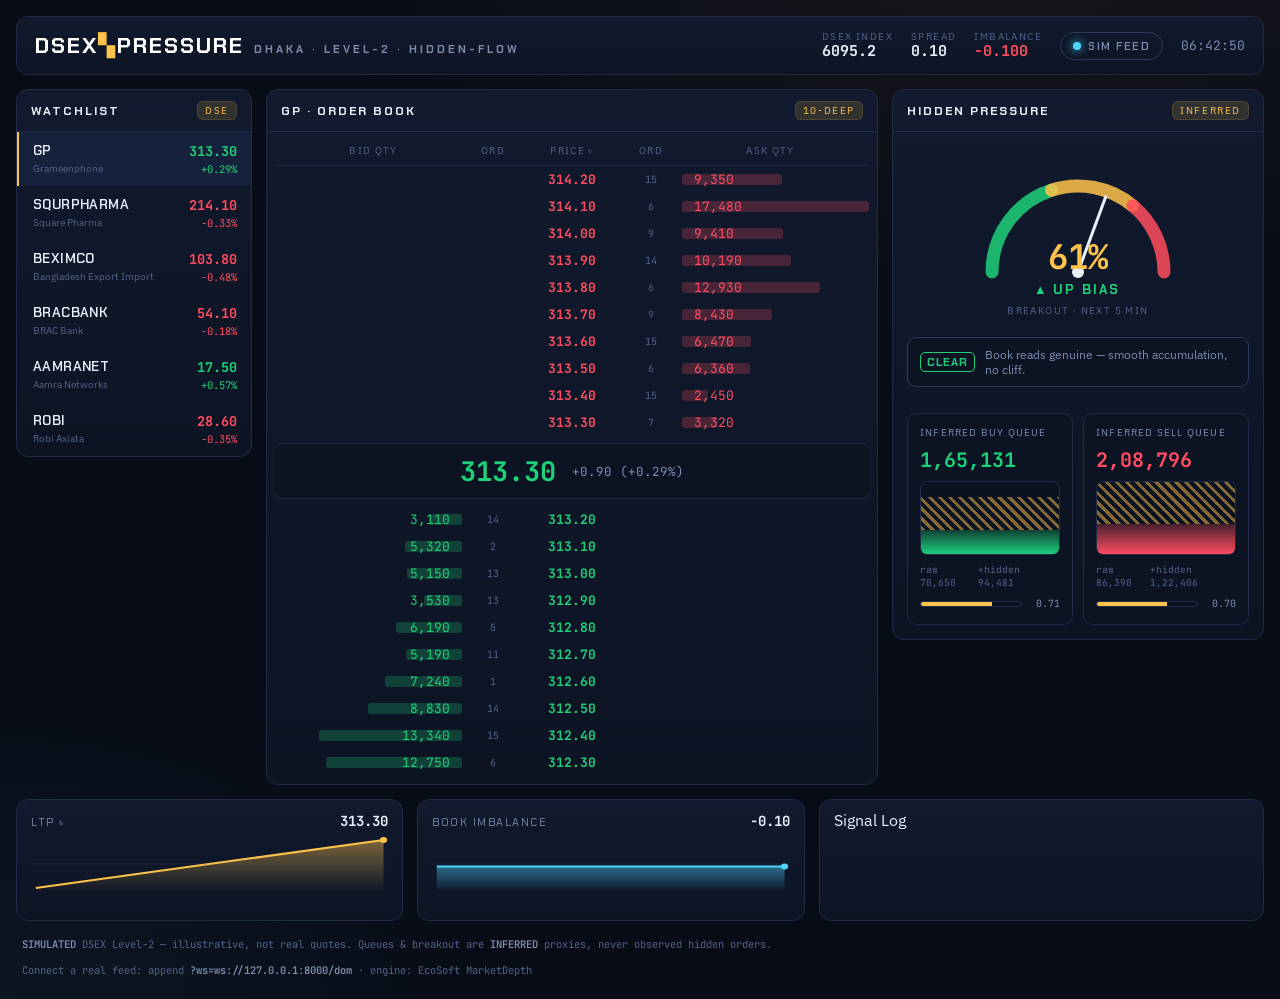
==== docs/index.html @ 8a96eae3 "Add DSEX Pressure Terminal dashboard + GitHub Pages deploy - docs/index.html: standalone live Level-" ====
<!doctype html>
<html lang="en">
<head>
<meta charset="utf-8">
<meta name="viewport" content="width=device-width, initial-scale=1">
<title>DSEX Pressure Terminal</title>
<link rel="preconnect" href="https://fonts.gstatic.com" crossorigin />
<link href="https://fonts.googleapis.com/css2?family=Chakra+Petch:wght@500;600;700&family=IBM+Plex+Sans:wght@400;500;600&family=JetBrains+Mono:wght@400;600;700&display=swap" rel="stylesheet" />
<style>
  :root{
    color-scheme: dark;
    --bg:#080c17; --bg2:#0a1020; --panel:#111a2e; --panel2:#0c1424; --raised:#16223c;
    --line:#1f2b47; --line2:#2b3a5e;
    --text:#e9eefb; --muted:#7d8db0; --dim:#54638a;
    --bid:#1fd07a; --bid-soft:rgba(31,208,122,.16); --bid-bar:rgba(31,208,122,.24);
    --ask:#ff4d5f; --ask-soft:rgba(255,77,95,.16); --ask-bar:rgba(255,77,95,.24);
    --gold:#ffc24b; --gold-soft:rgba(255,194,75,.14); --cyan:#4fd6ff;
    --grid:rgba(120,140,180,.10);
    --mono:"JetBrains Mono",ui-monospace,Consolas,monospace;
    --ui:"IBM Plex Sans",system-ui,-apple-system,Segoe UI,sans-serif;
    --hud:"Chakra Petch","IBM Plex Sans",system-ui,sans-serif;
    --r:12px;
  }
  *{box-sizing:border-box}
  body{margin:0;background:
      radial-gradient(1200px 700px at 78% -8%, rgba(255,194,75,.06), transparent 60%),
      radial-gradient(900px 600px at 0% 100%, rgba(79,214,255,.05), transparent 55%),
      var(--bg);
    color:var(--text);font-family:var(--ui);
    -webkit-font-smoothing:antialiased;min-height:100vh}
  .wrap{max-width:1320px;margin:0 auto;padding:16px;display:flex;flex-direction:column;gap:14px}

  /* ── header ── */
  header{display:flex;align-items:center;gap:18px;flex-wrap:wrap;
    background:linear-gradient(180deg,var(--panel),var(--panel2));
    border:1px solid var(--line);border-radius:var(--r);padding:14px 18px}
  .brand{display:flex;align-items:baseline;gap:10px;font-family:var(--hud);font-weight:700}
  .brand .mark{font-size:22px;letter-spacing:2px;color:#fff}
  .brand .mark b{color:var(--gold)}
  .brand .sub{font-size:11px;letter-spacing:3px;text-transform:uppercase;color:var(--muted)}
  .spacer{flex:1}
  .metric{display:flex;flex-direction:column;line-height:1.15}
  .metric .k{font-size:10px;letter-spacing:1.4px;text-transform:uppercase;color:var(--dim)}
  .metric .v{font-family:var(--mono);font-weight:700;font-size:15px;font-variant-numeric:tabular-nums}
  .pill{display:inline-flex;align-items:center;gap:7px;font-family:var(--hud);font-weight:600;
    font-size:11px;letter-spacing:1.5px;text-transform:uppercase;border:1px solid var(--line2);
    border-radius:999px;padding:6px 12px;color:var(--muted)}
  .pill .dot{width:8px;height:8px;border-radius:50%;background:var(--gold);box-shadow:0 0 10px var(--gold)}
  .pill.sim .dot{background:var(--cyan);box-shadow:0 0 10px var(--cyan)}
  .pill.live .dot{background:var(--bid);box-shadow:0 0 10px var(--bid)}
  .clock{font-family:var(--mono);font-variant-numeric:tabular-nums;color:var(--muted);font-size:13px}

  /* ── grid ── */
  .console{display:grid;grid-template-columns:236px minmax(340px,1fr) 372px;gap:14px;align-items:start}
  .panel{background:linear-gradient(180deg,var(--panel),var(--panel2));border:1px solid var(--line);
    border-radius:var(--r);overflow:hidden}
  .phead{display:flex;align-items:center;justify-content:space-between;gap:8px;
    padding:11px 14px;border-bottom:1px solid var(--line)}
  .phead h2{margin:0;font-family:var(--hud);font-weight:700;font-size:12px;letter-spacing:2px;
    text-transform:uppercase;color:var(--text)}
  .phead .tag{font-size:9.5px;letter-spacing:1.6px;text-transform:uppercase;color:var(--gold);
    border:1px solid var(--gold-soft);background:var(--gold-soft);border-radius:6px;padding:2px 7px}

  /* ── watchlist ── */
  .wl{display:flex;flex-direction:column}
  .row{display:grid;grid-template-columns:1fr auto;gap:2px 10px;padding:10px 14px;cursor:pointer;
    border-left:2px solid transparent;transition:background .12s}
  .row:hover{background:var(--raised)}
  .row.on{background:var(--raised);border-left-color:var(--gold)}
  .row .sym{font-family:var(--hud);font-weight:600;font-size:13.5px;letter-spacing:.4px}
  .row .nm{font-size:10px;color:var(--dim);grid-column:1;white-space:nowrap;overflow:hidden;text-overflow:ellipsis;max-width:150px}
  .row .px{font-family:var(--mono);font-weight:700;font-size:13.5px;text-align:right;font-variant-numeric:tabular-nums}
  .row .cg{font-family:var(--mono);font-size:10.5px;text-align:right;font-variant-numeric:tabular-nums}
  .spoofdot{display:inline-block;width:7px;height:7px;border-radius:2px;margin-left:6px;
    background:transparent;vertical-align:middle}
  .spoofdot.hot{background:var(--ask);box-shadow:0 0 8px var(--ask);animation:blip 1s steps(2) infinite}
  .up{color:var(--bid)} .down{color:var(--ask)} .flat{color:var(--muted)}

  /* ── ladder ── */
  .ladwrap{padding:8px}
  .lhead,.lrow{display:grid;grid-template-columns:1fr 62px 96px 62px 1fr;align-items:center}
  .lhead{padding:4px 10px 8px;font-size:9.5px;letter-spacing:1.3px;text-transform:uppercase;color:var(--dim);
    border-bottom:1px solid var(--line)}
  .lhead span{text-align:center}
  .lrow{height:27px;font-family:var(--mono);font-size:13px;border-radius:5px;position:relative;font-variant-numeric:tabular-nums}
  .lrow .qty{position:relative;padding:0 12px;z-index:2;overflow:hidden}
  .lrow .qty.b{text-align:right;color:var(--bid)} .lrow .qty.a{text-align:left;color:var(--ask)}
  .lrow .bar{position:absolute;top:3px;bottom:3px;z-index:-1;border-radius:3px;width:0;transition:width .22s ease-out}
  .lrow .qty.b .bar{right:0;background:var(--bid-bar)} .lrow .qty.a .bar{left:0;background:var(--ask-bar)}
  .lrow .ord{text-align:center;color:var(--dim);font-size:10px;z-index:2}
  .lrow .px{text-align:center;font-weight:700;z-index:2}
  .lrow.a .px{color:var(--ask)} .lrow.b .px{color:var(--bid)}
  .lrow.wall .qty .bar{outline:1px solid var(--gold);outline-offset:-1px}
  .lrow .flag{display:none}
  .lrow.wall .flag{display:block;position:absolute;z-index:3;font-family:var(--hud);font-size:8.5px;letter-spacing:1px;
    color:#1a1205;background:var(--gold);border-radius:4px;padding:1px 5px;top:50%;transform:translateY(-50%)}
  .lrow.a.wall .flag{left:calc(50% + 56px)} .lrow.b.wall .flag{right:calc(50% + 56px)}
  @keyframes fb{0%{background:var(--bid-soft)}100%{background:transparent}}
  @keyframes fa{0%{background:var(--ask-soft)}100%{background:transparent}}
  .lrow.flb{animation:fb .5s ease-out} .lrow.fla{animation:fa .5s ease-out}
  .mid{display:flex;align-items:center;justify-content:center;gap:16px;margin:7px 0;padding:9px;
    border-top:1px solid var(--line);border-bottom:1px solid var(--line);background:var(--panel2);border-radius:7px}
  .mid .ltp{font-family:var(--mono);font-weight:700;font-size:27px;font-variant-numeric:tabular-nums;transition:color .15s}
  .mid .side{font-family:var(--mono);font-size:12.5px;color:var(--muted)}
  @keyframes fu{0%{background:var(--bid-soft)}100%{background:var(--panel2)}}
  @keyframes fd{0%{background:var(--ask-soft)}100%{background:var(--panel2)}}
  .mid.fu{animation:fu .45s} .mid.fd{animation:fd .45s}

  /* ── pressure column ── */
  .pcol{display:flex;flex-direction:column;gap:14px}
  .gaugewrap{padding:14px 14px 6px;display:flex;flex-direction:column;align-items:center;gap:2px}
  .gaugewrap .prob{font-family:var(--mono);font-weight:700;font-size:34px;font-variant-numeric:tabular-nums;margin-top:-58px}
  .gaugewrap .dir{font-family:var(--hud);font-weight:700;letter-spacing:2px;font-size:13px;text-transform:uppercase}
  .gaugewrap .cap{font-size:10px;letter-spacing:1.4px;text-transform:uppercase;color:var(--dim);margin-top:4px}
  .alert{margin:0 14px 12px;display:flex;align-items:center;gap:10px;padding:9px 12px;border-radius:9px;
    border:1px solid var(--line2);background:var(--panel2);font-size:11.5px;color:var(--muted);
    font-family:var(--ui)}
  .alert.hot{border-color:var(--ask);background:var(--ask-soft);color:#ffd7dc;animation:pulse 1.4s ease-in-out infinite}
  .alert .ic{font-family:var(--hud);font-weight:700;letter-spacing:1px;font-size:11px;
    color:var(--ask);border:1px solid var(--ask);border-radius:5px;padding:2px 6px;flex:none}
  .alert.ok .ic{color:var(--bid);border-color:var(--bid)}
  @keyframes pulse{0%,100%{box-shadow:0 0 0 0 rgba(255,77,95,.0)}50%{box-shadow:0 0 0 4px rgba(255,77,95,.10)}}
  @keyframes blip{50%{opacity:.25}}

  .queues{display:grid;grid-template-columns:1fr 1fr;gap:10px;padding:0 14px 14px}
  .q{background:var(--panel2);border:1px solid var(--line);border-radius:10px;padding:12px 12px 14px;
    display:flex;flex-direction:column;gap:8px}
  .q .lab{display:flex;align-items:center;justify-content:space-between;font-size:10px;letter-spacing:1.2px;
    text-transform:uppercase;color:var(--muted)}
  .q .val{font-family:var(--mono);font-weight:700;font-size:20px;font-variant-numeric:tabular-nums}
  .q.buy .val{color:var(--bid)} .q.sell .val{color:var(--ask)}
  .qtrack{position:relative;height:74px;border-radius:7px;background:#0a1120;border:1px solid var(--line);overflow:hidden}
  .qtrack .fill{position:absolute;left:0;right:0;bottom:0;transition:height .3s ease-out}
  .q.buy .qtrack .fill{background:linear-gradient(0deg,var(--bid),rgba(31,208,122,.25))}
  .q.sell .qtrack .fill{background:linear-gradient(0deg,var(--ask),rgba(255,77,95,.25))}
  .qtrack .tail{position:absolute;left:0;right:0;transition:all .3s ease-out;
    background-image:repeating-linear-gradient(45deg,rgba(255,194,75,.5) 0 3px,transparent 3px 7px)}
  .qmeta{display:flex;justify-content:space-between;font-family:var(--mono);font-size:9.5px;color:var(--dim);
    font-variant-numeric:tabular-nums}
  .gen{display:flex;align-items:center;gap:8px}
  .gen .genbar{flex:1;height:6px;border-radius:4px;background:#0a1120;border:1px solid var(--line);overflow:hidden}
  .gen .genbar i{display:block;height:100%;background:var(--gold);transition:width .3s}
  .gen .gv{font-family:var(--mono);font-size:10px;color:var(--muted);width:30px;text-align:right}

  /* ── footer strips ── */
  .strips{display:grid;grid-template-columns:1fr 1fr 1.15fr;gap:14px}
  .spark{padding:12px 14px}
  .spark .st{display:flex;justify-content:space-between;align-items:baseline;margin-bottom:6px}
  .spark .st .t{font-family:var(--hud);font-size:11px;letter-spacing:1.5px;text-transform:uppercase;color:var(--muted)}
  .spark .st .n{font-family:var(--mono);font-weight:700;font-size:14px;font-variant-numeric:tabular-nums}
  .spark svg{display:block;width:100%;height:56px}
  .logwrap{padding:10px 0}
  .logwrap .st{padding:0 14px 8px}
  .log{list-style:none;margin:0;padding:0 6px;height:72px;overflow:hidden;display:flex;flex-direction:column;gap:1px}
  .log li{display:grid;grid-template-columns:60px 1fr;gap:8px;padding:3px 8px;border-radius:5px;
    font-size:11px;align-items:center}
  .log li .ts{font-family:var(--mono);font-size:10px;color:var(--dim);font-variant-numeric:tabular-nums}
  .log li .msg{color:var(--muted)}
  .log li.spoof{background:var(--ask-soft)} .log li.spoof .msg{color:#ffd0d5}
  .log li.brk{background:var(--gold-soft)} .log li.brk .msg{color:#ffe6b3}
  .log li.acc .msg{color:var(--bid)}

  .foot{display:flex;justify-content:space-between;align-items:center;gap:12px;flex-wrap:wrap;
    color:var(--dim);font-size:10.5px;font-family:var(--mono);padding:2px 6px 6px}
  .foot b{color:var(--muted);font-weight:600}
  a{color:var(--gold)}
  @media (prefers-reduced-motion: reduce){*{animation:none!important;transition:none!important}}
  @media (max-width:1080px){.console{grid-template-columns:1fr}.strips{grid-template-columns:1fr}
    .brand .sub{display:none}}
</style>
<style>img{max-width:100%}[hidden]{display:none!important}</style>
</head>
<body>
<div class="wrap">
  <header>
    <div class="brand">
      <span class="mark">DSEX<b>▚</b>PRESSURE</span>
      <span class="sub">Dhaka&nbsp;·&nbsp;Level-2&nbsp;·&nbsp;hidden-flow</span>
    </div>
    <div class="spacer"></div>
    <div class="metric"><span class="k">DSEX Index</span><span class="v" id="hIndex">—</span></div>
    <div class="metric"><span class="k">Spread</span><span class="v" id="hSpread">—</span></div>
    <div class="metric"><span class="k">Imbalance</span><span class="v" id="hImb">—</span></div>
    <span class="pill sim" id="conn"><span class="dot"></span><span id="connT">SIM FEED</span></span>
    <span class="clock" id="clock">--:--:--</span>
  </header>

  <div class="console">
    <!-- watchlist -->
    <section class="panel">
      <div class="phead"><h2>Watchlist</h2><span class="tag">DSE</span></div>
      <div class="wl" id="wl"></div>
    </section>

    <!-- ladder -->
    <section class="panel">
      <div class="phead"><h2 id="ladTitle">Order Book</h2><span class="tag" id="ladTag">10-DEEP</span></div>
      <div class="ladwrap">
        <div class="lhead"><span>Bid Qty</span><span>Ord</span><span>Price ৳</span><span>Ord</span><span>Ask Qty</span></div>
        <div id="asks"></div>
        <div class="mid" id="mid">
          <span class="ltp" id="ltp">—</span>
          <span class="side" id="chg">—</span>
        </div>
        <div id="bids"></div>
      </div>
    </section>

    <!-- pressure -->
    <section class="panel pcol">
      <div class="phead"><h2>Hidden Pressure</h2><span class="tag">INFERRED</span></div>
      <div class="gaugewrap">
        <svg id="gauge" viewBox="0 0 220 130" width="220" height="130" aria-hidden="true"></svg>
        <div class="prob" id="prob">—</div>
        <div class="dir" id="dir">—</div>
        <div class="cap">Breakout · next 5 min</div>
      </div>
      <div class="alert ok" id="alert"><span class="ic" id="alertIc">CLEAR</span><span id="alertMsg">Book reads genuine — smooth accumulation, no cliff.</span></div>
      <div class="queues">
        <div class="q buy">
          <div class="lab"><span>Inferred Buy Queue</span></div>
          <div class="val" id="qbV">—</div>
          <div class="qtrack"><div class="tail" id="qbTail"></div><div class="fill" id="qbFill"></div></div>
          <div class="qmeta"><span id="qbRaw">raw —</span><span id="qbHid">+hidden —</span></div>
          <div class="gen"><span class="genbar"><i id="qbGen"></i></span><span class="gv" id="qbGenV">—</span></div>
        </div>
        <div class="q sell">
          <div class="lab"><span>Inferred Sell Queue</span></div>
          <div class="val" id="qsV">—</div>
          <div class="qtrack"><div class="tail" id="qsTail"></div><div class="fill" id="qsFill"></div></div>
          <div class="qmeta"><span id="qsRaw">raw —</span><span id="qsHid">+hidden —</span></div>
          <div class="gen"><span class="genbar"><i id="qsGen"></i></span><span class="gv" id="qsGenV">—</span></div>
        </div>
      </div>
    </section>
  </div>

  <!-- strips -->
  <div class="strips">
    <section class="panel spark">
      <div class="st"><span class="t">LTP ৳</span><span class="n" id="spLtpN">—</span></div>
      <svg id="spLtp" viewBox="0 0 300 56" preserveAspectRatio="none"></svg>
    </section>
    <section class="panel spark">
      <div class="st"><span class="t">Book Imbalance</span><span class="n" id="spImbN">—</span></div>
      <svg id="spImb" viewBox="0 0 300 56" preserveAspectRatio="none"></svg>
    </section>
    <section class="panel logwrap">
      <div class="st"><span class="t">Signal Log</span></div>
      <ul class="log" id="log"></ul>
    </section>
  </div>

  <div class="foot">
    <span><b>SIMULATED</b> DSEX Level-2 — illustrative, not real quotes. Queues &amp; breakout are <b>INFERRED</b> proxies, never observed hidden orders.</span>
    <span>Connect a real feed: append <b>?ws=ws://127.0.0.1:8000/dom</b> · engine: EcoSoft MarketDepth</span>
  </div>
</div>

<script>
(() => {
  "use strict";
  // ── instruments (real DSE codes, illustrative anchors in BDT) ──
  const SYMS = [
    {s:"GP",         n:"Grameenphone",            base:312.40, tick:0.10, liq:3500, vol:.0016},
    {s:"SQURPHARMA", n:"Square Pharma",           base:214.80, tick:0.10, liq:5200, vol:.0018},
    {s:"BEXIMCO",    n:"Bangladesh Export Import", base:104.30, tick:0.10, liq:18000,vol:.0034},
    {s:"BRACBANK",   n:"BRAC Bank",               base:54.20,  tick:0.10, liq:16000,vol:.0030},
    {s:"AAMRANET",   n:"Aamra Networks",          base:17.40,  tick:0.10, liq:9000, vol:.0042},
    {s:"ROBI",       n:"Robi Axiata",             base:28.70,  tick:0.10, liq:26000,vol:.0040},
  ];
  const DEPTH = 10, LOT = 10;
  const rnd = (a,b)=>a+Math.random()*(b-a);
  const rtick=(p,t)=>Math.round(p/t)*t;
  const fmt=(n)=> n==null?"—":Math.round(n).toLocaleString("en-IN");
  const money=(v)=> v==null?"—": v>=1e7?"৳"+(v/1e7).toFixed(2)+"Cr": v>=1e5?"৳"+(v/1e5).toFixed(2)+"L":"৳"+fmt(v);

  // ── simulator ──
  class Book{
    constructor(d){Object.assign(this,d);
      this.ltp=d.base; this.prev=d.base; this.open=d.base; this.hi=d.base; this.lo=d.base;
      this.volume=0; this.dir=0;
      this.bidSz=Array.from({length:DEPTH},(_,i)=>this._sz(i));
      this.askSz=Array.from({length:DEPTH},(_,i)=>this._sz(i));
      this.bidOrd=Array.from({length:DEPTH},()=>Math.floor(rnd(1,16)));
      this.askOrd=Array.from({length:DEPTH},()=>Math.floor(rnd(1,16)));
      this.spoof=null; this.hist=[]; this.imb=[]; this.tmodel=Date.now();
    }
    _sz(i){ // smooth accumulation: deeper ≈ bigger, with noise
      return Math.max(LOT, Math.round(this.liq*(0.8+0.34*i)*rnd(.55,1.5)/LOT)*LOT);
    }
    step(){
      const drift=(this.base-this.ltp)*0.03, shock=(Math.random()-0.5)*2*this.ltp*this.vol*1.6;
      let n=rtick(this.ltp+drift+shock,this.tick);
      const up=rtick(this.base*1.1,this.tick),dn=rtick(this.base*0.9,this.tick);
      n=Math.min(up,Math.max(dn,n)); if(n<=0)n=this.tick;
      this.dir=Math.sign(n-this.ltp); this.ltp=n;
      this.hi=Math.max(this.hi,n); this.lo=Math.min(this.lo,n);
      const traded=Math.floor(rnd(1,40))*LOT; this.volume+=traded;
      // mutate a few resting levels (flash)
      for(const arr of [this.bidSz,this.askSz]){
        const k=Math.floor(rnd(1,3));
        for(let j=0;j<k;j++){const L=Math.floor(Math.random()*DEPTH);
          arr[L]=Math.random()<.3?this._sz(L):Math.max(LOT,arr[L]+Math.floor(rnd(-4,6))*LOT*Math.max(1,this.liq/400|0));}
      }
      // spoof lifecycle: inject a fat cliff on one side for a few ticks, then pull it
      if(this.spoof){ this.spoof.ttl--; if(this.spoof.ttl<=0) this.spoof=null; }
      else if(Math.random()<0.05){
        this.spoof={side:Math.random()<.5?"b":"a", idx:Math.floor(rnd(2,6)), ttl:Math.floor(rnd(3,7)),
                    mult:rnd(14,40)};
      }
      this.hist.push(n); if(this.hist.length>90)this.hist.shift();
    }
    levels(){
      const base=rtick(this.ltp,this.tick);
      let bb=base-this.tick, ba=base; if(Math.random()<.2)ba=base+this.tick;
      bb=Math.max(this.tick,bb);
      const bids=[],asks=[];
      for(let i=0;i<DEPTH;i++){
        let bs=this.bidSz[i], as=this.askSz[i];
        if(this.spoof&&this.spoof.side==="b"&&this.spoof.idx===i)bs=Math.round(bs*this.spoof.mult);
        if(this.spoof&&this.spoof.side==="a"&&this.spoof.idx===i)as=Math.round(as*this.spoof.mult);
        bids.push({price:rtick(bb-i*this.tick,this.tick),size:bs,ord:this.bidOrd[i],
                   wall:this.spoof&&this.spoof.side==="b"&&this.spoof.idx===i});
        asks.push({price:rtick(ba+i*this.tick,this.tick),size:as,ord:this.askOrd[i],
                   wall:this.spoof&&this.spoof.side==="a"&&this.spoof.idx===i});
      }
      const bt=bids.reduce((s,l)=>s+l.size,0),at=asks.reduce((s,l)=>s+l.size,0);
      this.imb.push((bt-at)/(bt+at||1)); if(this.imb.length>90)this.imb.shift();
      return {bids,asks,bestBid:bb,bestAsk:ba,bt,at,
        change:+(this.ltp-this.prev).toFixed(2),
        changePct:+(((this.ltp-this.prev)/this.prev)*100).toFixed(2)};
    }
  }

  // ── HiddenPressureInferrer (JS port of the Python model) ──
  const HP = {
    CAP:4.0, EXT:10, SLOPE:6.0, VELT:3.0, K:3.2, E0:0.35, IMB:1.0, VEL:.6, FAKE:.8, RES:1.1,
    median(a){const s=[...a].sort((x,y)=>x-y),m=s.length>>1;return s.length%2?s[m]:(s[m-1]+s[m])/2;},
    side(sizes){
      const v=sizes.filter(x=>x>0); const n=v.length;
      if(!n) return {q:0,gen:0,cliff:1,raw:0,despoof:0,tail:0,maxShare:0};
      const tot=v.reduce((s,x)=>s+x,0), sh=v.map(x=>x/tot);
      const hhi=sh.reduce((s,x)=>s+x*x,0);
      const hhiN=n>1?(hhi-1/n)/(1-1/n):1;
      const maxShare=Math.max(...sh), med=this.median(v);
      const cap=v.map(x=>med>0?Math.min(x,med*this.CAP):x);
      const despoof=cap.reduce((s,x)=>s+x,0);
      const cliff=Math.min(1,0.5*hhiN+0.5*maxShare);
      // slope of normalized capped vs level index
      const mx=Math.max(...cap)||1, ci=cap.map(x=>x/mx), idx=cap.map((_,i)=>i);
      let slope=0,mono=.5;
      if(n>1){const mi=(n-1)/2, my=ci.reduce((s,x)=>s+x,0)/n;
        let num=0,den=0; for(let i=0;i<n;i++){num+=(i-mi)*(ci[i]-my);den+=(i-mi)**2;}
        slope=den?num/den:0;
        let up=0; for(let i=1;i<n;i++) if(cap[i]-cap[i-1]>=-1e-9)up++; mono=up/(n-1);}
      const slopeS=1/(1+Math.exp(-this.SLOPE*slope));
      const gen=Math.max(0,Math.min(1,0.30*mono+0.30*slopeS+0.20*(1-hhiN)+0.20*(1-maxShare)));
      // hidden tail: log-linear extrapolation, trusted ∝ genuineness
      let tail=0;
      if(n>=2){const y=cap.map(x=>Math.log(x+1)), mi=(n-1)/2, my=y.reduce((s,x)=>s+x,0)/n;
        let num=0,den=0; for(let i=0;i<n;i++){num+=(i-mi)*(y[i]-my);den+=(i-mi)**2;}
        const b=den?num/den:0, a=my-b*mi;
        for(let k=n;k<n+this.EXT;k++){let p=Math.exp(a+b*k)-1; p=Math.max(0,Math.min(p,mx)); tail+=p;}
        tail*=gen;}
      return {q:despoof+tail,gen,cliff,raw:tot,despoof,tail,maxShare};
    },
    breakout(buy,sell,vel,comp){
      const Qb=buy.q,Qs=sell.q, imb=(Qb-Qs)/(Qb+Qs+1e-9), v=Math.tanh(vel/this.VELT);
      const rU=sell.gen*sell.maxShare, rD=buy.gen*buy.maxShare;
      const fU=(1-sell.gen)*sell.maxShare, fD=(1-buy.gen)*buy.maxShare;
      const eU=this.IMB*Math.max(0,imb)+this.VEL*Math.max(0,v)+this.FAKE*fU-this.RES*rU;
      const eD=this.IMB*Math.max(0,-imb)+this.VEL*Math.max(0,-v)+this.FAKE*fD-this.RES*rD;
      const dir=eU>=eD?"UP":"DOWN", E=Math.max(eU,eD)*(0.5+0.5*comp);
      return {prob:1/(1+Math.exp(-this.K*(E-this.E0))),dir,E,imb};
    }
  };

  // ── state ──
  const books=SYMS.map(d=>new Book({...d}));
  let active=0, live=false;
  const $=id=>document.getElementById(id);
  const prevRows={a:[],b:[]}; let prevLtp=null; let velMid=null,velT=null,velTPM=0;

  // build ladder rows once
  const asksEl=$("asks"),bidsEl=$("bids");
  function mkRow(side){const r=document.createElement("div");r.className="lrow "+side;
    r.innerHTML='<div class="qty b"><span class="bar"></span><span class="v"></span></div>'+
      '<div class="ord ob"></div><div class="px"></div><div class="ord oa"></div>'+
      '<div class="qty a"><span class="bar"></span><span class="v"></span></div>'+
      '<span class="flag">SPOOF</span>';
    return {el:r,px:r.querySelector(".px"),bv:r.querySelector(".qty.b .v"),bb:r.querySelector(".qty.b .bar"),
      ob:r.querySelector(".ob"),av:r.querySelector(".qty.a .v"),ab:r.querySelector(".qty.a .bar"),oa:r.querySelector(".oa"),
      last:{}};}
  const aRows=[],bRows=[];
  for(let i=0;i<DEPTH;i++){const a=mkRow("a");aRows.push(a);asksEl.appendChild(a.el);}
  for(let i=0;i<DEPTH;i++){const b=mkRow("b");bRows.push(b);bidsEl.appendChild(b.el);}
  function flash(el,c){el.classList.remove(c);void el.offsetWidth;el.classList.add(c);}

  // gauge (semicircle) — drawn once, needle rotates
  const G=$("gauge"), NS="http://www.w3.org/2000/svg";
  function arc(cx,cy,r,a0,a1){const p0=[cx+r*Math.cos(a0),cy+r*Math.sin(a0)],p1=[cx+r*Math.cos(a1),cy+r*Math.sin(a1)];
    const large=(a1-a0)>Math.PI?1:0; return `M${p0[0].toFixed(1)} ${p0[1].toFixed(1)} A${r} ${r} 0 ${large} 1 ${p1[0].toFixed(1)} ${p1[1].toFixed(1)}`;}
  (function gauge(){
    const cx=110,cy=112,r=86;
    const seg=[["#1fd07a",0,.4],["#ffc24b",.4,.72],["#ff4d5f",.72,1]];
    for(const [c,a,b] of seg){const p=document.createElementNS(NS,"path");
      p.setAttribute("d",arc(cx,cy,r,Math.PI+a*Math.PI,Math.PI+b*Math.PI));
      p.setAttribute("stroke",c);p.setAttribute("stroke-width","13");p.setAttribute("fill","none");
      p.setAttribute("stroke-linecap","round");p.setAttribute("opacity",".85");G.appendChild(p);}
    const nd=document.createElementNS(NS,"line");nd.setAttribute("id","needle");
    nd.setAttribute("x1",cx);nd.setAttribute("y1",cy);nd.setAttribute("x2",cx);nd.setAttribute("y2",cy-r+6);
    nd.setAttribute("stroke","#e9eefb");nd.setAttribute("stroke-width","3");nd.setAttribute("stroke-linecap","round");
    nd.style.transformOrigin=cx+"px "+cy+"px";nd.style.transition="transform .4s cubic-bezier(.2,.7,.2,1)";G.appendChild(nd);
    const hub=document.createElementNS(NS,"circle");hub.setAttribute("cx",cx);hub.setAttribute("cy",cy);
    hub.setAttribute("r","6");hub.setAttribute("fill","#e9eefb");G.appendChild(hub);
  })();

  // sparkline path
  function spark(svg,arr,color,fill,domain){
    if(!arr.length)return; const W=300,H=56,pad=4;
    const lo=domain?domain[0]:Math.min(...arr),hi=domain?domain[1]:Math.max(...arr),rg=(hi-lo)||1;
    const X=i=>pad+i*(W-2*pad)/Math.max(1,arr.length-1), Y=v=>H-pad-((v-lo)/rg)*(H-2*pad);
    let d="M"+X(0)+" "+Y(arr[0]); for(let i=1;i<arr.length;i++)d+=" L"+X(i).toFixed(1)+" "+Y(arr[i]).toFixed(1);
    const area=d+` L${X(arr.length-1).toFixed(1)} ${H} L${X(0)} ${H} Z`;
    svg.innerHTML=
      `<defs><linearGradient id="g_${svg.id}" x1="0" x2="0" y1="0" y2="1">`+
      `<stop offset="0" stop-color="${fill}" stop-opacity=".45"/><stop offset="1" stop-color="${fill}" stop-opacity="0"/></linearGradient></defs>`+
      `<line x1="0" y1="${(H/2).toFixed(0)}" x2="${W}" y2="${(H/2).toFixed(0)}" stroke="rgba(120,140,180,.10)"/>`+
      `<path d="${area}" fill="url(#g_${svg.id})"/>`+
      `<path d="${d}" fill="none" stroke="${color}" stroke-width="2"/>`+
      `<circle cx="${X(arr.length-1).toFixed(1)}" cy="${Y(arr[arr.length-1]).toFixed(1)}" r="3" fill="${color}"/>`;
  }

  // signal log
  const logEl=$("log"); const seen={};
  function pushLog(cls,msg){const t=new Date().toLocaleTimeString("en-GB");
    const li=document.createElement("li");li.className=cls;
    li.innerHTML=`<span class="ts">${t}</span><span class="msg">${msg}</span>`;
    logEl.prepend(li); while(logEl.children.length>7)logEl.lastChild.remove();}

  // watchlist
  const wlEl=$("wl");
  const wlRows=SYMS.map((d,i)=>{const r=document.createElement("div");r.className="row"+(i===0?" on":"");
    r.innerHTML=`<span class="sym">${d.s}<span class="spoofdot"></span></span>`+
      `<span class="px">—</span><span class="nm">${d.n}</span><span class="cg">—</span>`;
    r.onclick=()=>{active=i;document.querySelectorAll(".wl .row").forEach(x=>x.classList.remove("on"));
      r.classList.add("on");prevRows.a=[];prevRows.b=[];prevLtp=null;velMid=null;render(true);};
    wlEl.appendChild(r);
    return {el:r,px:r.querySelector(".px"),cg:r.querySelector(".cg"),sd:r.querySelector(".spoofdot")};});

  // ── render ──
  function renderLadder(book,snap){
    let maxq=1; for(const l of snap.bids)maxq=Math.max(maxq,l.size); for(const l of snap.asks)maxq=Math.max(maxq,l.size);
    for(let k=0;k<DEPTH;k++){const lvl=snap.asks[DEPTH-1-k],row=aRows[k];
      const ch=row.last.p!==lvl.price||row.last.s!==lvl.size;
      row.px.textContent=lvl.price.toFixed(2);row.av.textContent=fmt(lvl.size);row.oa.textContent=lvl.ord;
      row.ab.style.width=Math.max(2,Math.min(100,lvl.size/maxq*100))+"%";row.bv.textContent="";row.ob.textContent="";row.bb.style.width="0";
      row.el.classList.toggle("wall",!!lvl.wall); if(ch)flash(row.el,"fla"); row.last={p:lvl.price,s:lvl.size};}
    for(let k=0;k<DEPTH;k++){const lvl=snap.bids[k],row=bRows[k];
      const ch=row.last.p!==lvl.price||row.last.s!==lvl.size;
      row.px.textContent=lvl.price.toFixed(2);row.bv.textContent=fmt(lvl.size);row.ob.textContent=lvl.ord;
      row.bb.style.width=Math.max(2,Math.min(100,lvl.size/maxq*100))+"%";row.av.textContent="";row.oa.textContent="";row.ab.style.width="0";
      row.el.classList.toggle("wall",!!lvl.wall); if(ch)flash(row.el,"flb"); row.last={p:lvl.price,s:lvl.size};}
    const up=snap.change>0,dn=snap.change<0,dc=up?"up":dn?"down":"flat";
    $("ltp").textContent=book.ltp.toFixed(2);$("ltp").style.color=up?"var(--bid)":dn?"var(--ask)":"var(--text)";
    const sg=up?"+":"";$("chg").textContent=`${sg}${snap.change.toFixed(2)}  (${sg}${snap.changePct}%)`;$("chg").className="side "+dc;
    if(prevLtp!==null&&book.ltp!==prevLtp)flash($("mid"),book.ltp>prevLtp?"fu":"fd");prevLtp=book.ltp;
    $("ladTitle").textContent=book.s+" · Order Book";
  }

  function renderPressure(book,snap){
    const buy=HP.side(snap.bids.map(l=>l.size)), sell=HP.side(snap.asks.map(l=>l.size));
    // velocity from mid history (real time)
    const mid=(snap.bestBid+snap.bestAsk)/2, now=Date.now();
    if(velMid!==null&&velT!==null){const dtm=Math.max((now-velT)/60000,1e-6);velTPM=((mid-velMid)/book.tick)/dtm;}
    velMid=mid;velT=now;
    const spr=(snap.bestAsk-snap.bestBid)/book.tick, comp=1/(1+Math.max(0,spr-1));
    const bk=HP.breakout(buy,sell,velTPM,comp);
    // gauge
    const p=Math.max(0,Math.min(1,bk.prob));
    $("needle").style.transform=`rotate(${(-90+p*180).toFixed(1)}deg)`;
    $("prob").textContent=(p*100).toFixed(0)+"%";
    const pc=p<.4?"var(--bid)":p<.72?"var(--gold)":"var(--ask)";$("prob").style.color=pc;
    $("dir").textContent=(bk.dir==="UP"?"▲ ":"▼ ")+bk.dir+" BIAS";$("dir").style.color=bk.dir==="UP"?"var(--bid)":"var(--ask)";
    // queues
    const qmax=Math.max(buy.q,sell.q,1);
    $("qbV").textContent=fmt(buy.q);$("qsV").textContent=fmt(sell.q);
    $("qbFill").style.height=(buy.despoof/qmax*100)+"%";$("qbTail").style.height=(buy.tail/qmax*100)+"%";$("qbTail").style.bottom=(buy.despoof/qmax*100)+"%";
    $("qsFill").style.height=(sell.despoof/qmax*100)+"%";$("qsTail").style.height=(sell.tail/qmax*100)+"%";$("qsTail").style.bottom=(sell.despoof/qmax*100)+"%";
    $("qbRaw").textContent="raw "+fmt(buy.raw);$("qbHid").textContent="+hidden "+fmt(buy.tail);
    $("qsRaw").textContent="raw "+fmt(sell.raw);$("qsHid").textContent="+hidden "+fmt(sell.tail);
    $("qbGen").style.width=(buy.gen*100)+"%";$("qbGenV").textContent=buy.gen.toFixed(2);
    $("qsGen").style.width=(sell.gen*100)+"%";$("qsGenV").textContent=sell.gen.toFixed(2);
    // spoof alert
    const spoofSide=buy.cliff>0.8?"BID":sell.cliff>0.8?"ASK":null;
    const al=$("alert");
    if(spoofSide){al.className="alert hot";$("alertIc").textContent="SPOOF";
      $("alertMsg").innerHTML=`Cliff wall on <b>${spoofSide}</b> (${(Math.max(buy.cliff,sell.cliff)*100).toFixed(0)}% concentration) — discounted from the queue.`;
      if(!seen[book.s+spoofSide]){seen[book.s+spoofSide]=1;pushLog("spoof",`${book.s}: spoof-shaped ${spoofSide} wall detected → capped out of ${spoofSide==="BID"?"buy":"sell"} queue.`);}
    }else{al.className="alert ok";$("alertIc").textContent="CLEAR";seen[book.s+"BID"]=0;seen[book.s+"ASK"]=0;
      $("alertMsg").textContent="Book reads genuine — smooth accumulation, no cliff.";}
    if(p>0.8&&!seen["brk"+book.s]){seen["brk"+book.s]=1;pushLog("brk",`${book.s}: breakout energy building → ${bk.dir} ${(p*100).toFixed(0)}%.`);}
    if(p<0.6)seen["brk"+book.s]=0;
    // header
    $("hSpread").textContent=(snap.bestAsk-snap.bestBid).toFixed(2);
    const imb=((snap.bt-snap.at)/(snap.bt+snap.at||1));
    $("hImb").textContent=(imb>=0?"+":"")+imb.toFixed(3);$("hImb").className="v "+(imb>0?"up":imb<0?"down":"flat");
    // sparklines
    spark($("spLtp"),book.hist,pc==="var(--ask)"?"#ff4d5f":"#ffc24b","#ffc24b");
    $("spLtpN").textContent=book.ltp.toFixed(2);
    spark($("spImb"),book.imb,"#4fd6ff","#4fd6ff",[-1,1]);
    $("spImbN").textContent=(imb>=0?"+":"")+imb.toFixed(2);
  }

  function renderRail(){
    for(let i=0;i<books.length;i++){const b=books[i],w=wlRows[i];
      const chg=+(b.ltp-b.prev).toFixed(2),pct=+(((b.ltp-b.prev)/b.prev)*100).toFixed(2);
      const dc=chg>0?"up":chg<0?"down":"flat";
      w.px.textContent=b.ltp.toFixed(2);w.px.className="px "+dc;
      w.cg.textContent=(chg>0?"+":"")+pct+"%";w.cg.className="cg "+dc;
      w.sd.className="spoofdot"+(b.spoof?" hot":"");}
  }

  let lastSnap=null;
  function render(force){const book=books[active];const snap=book.__snap||book.levels();lastSnap=snap;
    renderLadder(book,snap);renderPressure(book,snap);}

  // ── loop ──
  function tick(){
    let idxSum=0;
    for(const b of books){b.step();b.__snap=b.levels();idxSum+=(b.ltp/b.base);}
    $("hIndex").textContent=(6100*idxSum/books.length).toFixed(1);
    render(false);renderRail();
  }
  function clock(){$("clock").textContent=new Date().toLocaleTimeString("en-GB");}

  // ── optional real feed (?ws=) ──
  function connect(url){
    try{const ws=new WebSocket(url);
      $("connT").textContent="LINKING…";$("conn").className="pill";
      ws.onopen=()=>{live=true;$("conn").className="pill live";$("connT").textContent="LIVE";
        pushLog("acc","Connected to live feed "+url);};
      ws.onclose=()=>{if(live){live=false;$("conn").className="pill sim";$("connT").textContent="SIM FEED";}};
      ws.onerror=()=>ws.close();
      ws.onmessage=(e)=>{let m;try{m=JSON.parse(e.data)}catch{return;}
        if(m.type!=="snapshot"||!m.bids)return;
        // map engine snapshot onto the active book view for render
        const b=books[active]; b.ltp=m.ltp??b.ltp; b.s=m.symbol||b.s;
        b.__snap={bids:m.bids.map(l=>({price:l.price,size:l.size,ord:l.orders??"·",wall:false})),
          asks:m.asks.map(l=>({price:l.price,size:l.size,ord:l.orders??"·",wall:false})),
          bestBid:m.bids[0]?.price,bestAsk:m.asks[0]?.price,
          bt:m.bid_total,at:m.ask_total,change:m.change,changePct:m.change_pct};
        b.hist.push(b.ltp);if(b.hist.length>90)b.hist.shift();
        b.imb.push(((m.bid_total-m.ask_total)/((m.bid_total+m.ask_total)||1)));if(b.imb.length>90)b.imb.shift();
        render(false);};
    }catch(_){}
  }

  // ── init (render one frame immediately so the page is alive at rest) ──
  for(const b of books){b.__snap=b.levels();}
  render(true);renderRail();clock();
  const wsParam=new URLSearchParams(location.search).get("ws");
  if(wsParam)connect(wsParam);
  setInterval(tick,650);
  setInterval(clock,1000);
})();
</script>

</body>
</html>
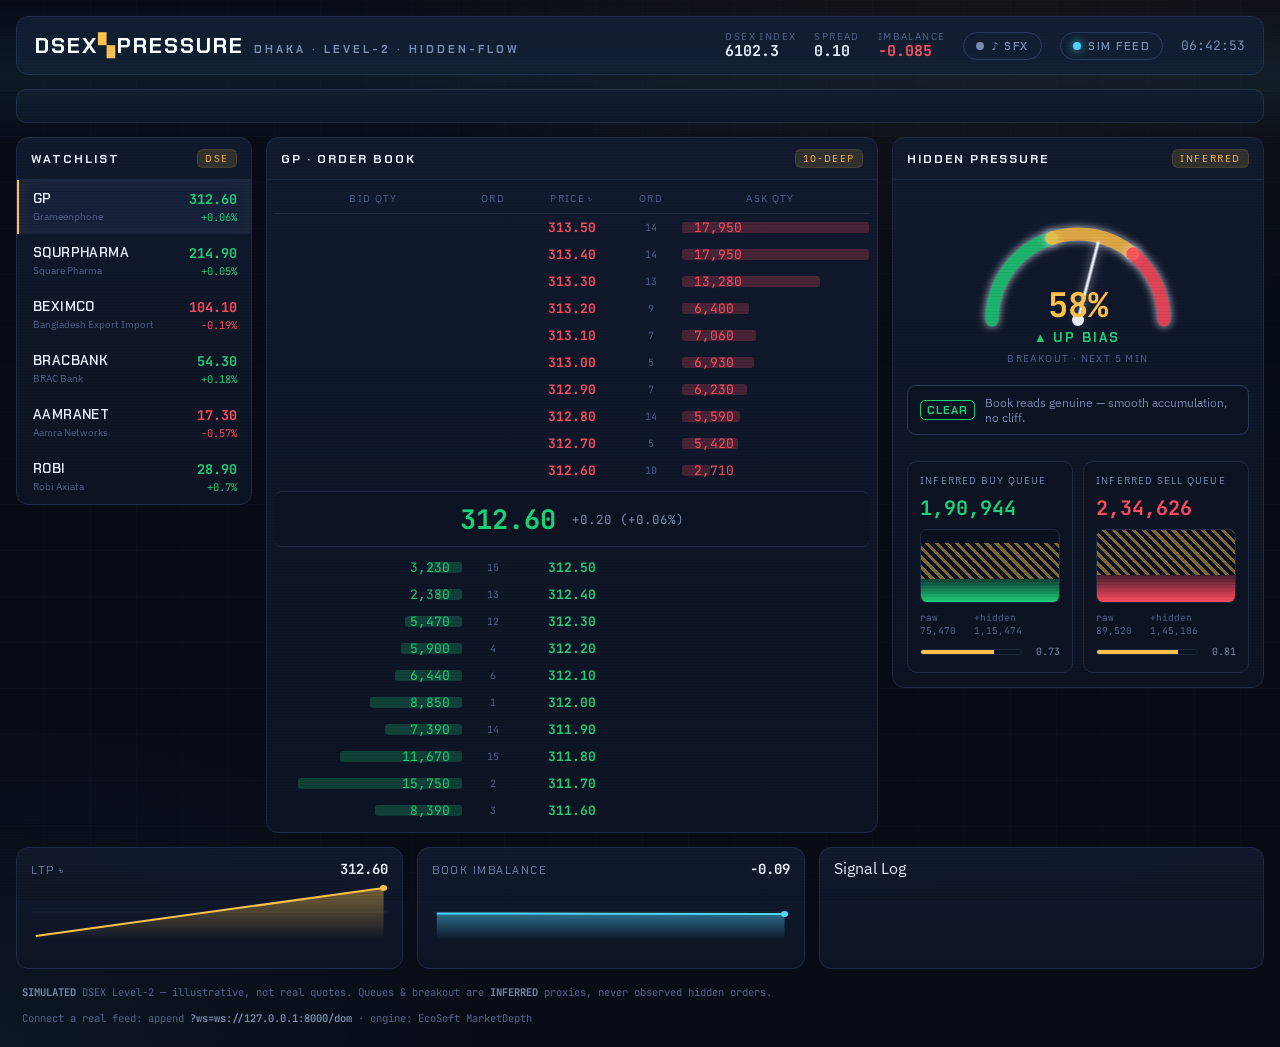
==== commit 612448f2: "Upgrade dashboard to Cinematic HUD (boot sequence, CRT scanlines, ticker, pulse gauge) - Boot-up ove" ====
--- a/docs/index.html
+++ b/docs/index.html
@@ -167,10 +167,61 @@
   @media (prefers-reduced-motion: reduce){*{animation:none!important;transition:none!important}}
   @media (max-width:1080px){.console{grid-template-columns:1fr}.strips{grid-template-columns:1fr}
     .brand .sub{display:none}}
+
+  /* ── cinematic HUD layer ── */
+  .wrap{position:relative;z-index:1}
+  body::before{content:"";position:fixed;inset:-2px;z-index:0;pointer-events:none;opacity:.30;
+    background-image:linear-gradient(var(--grid) 1px,transparent 1px),linear-gradient(90deg,var(--grid) 1px,transparent 1px);
+    background-size:46px 46px;animation:drift 26s linear infinite}
+  @keyframes drift{100%{background-position:46px 46px,46px 46px}}
+  .crt{position:fixed;inset:0;pointer-events:none;z-index:60;opacity:.35;mix-blend-mode:overlay;
+    background:repeating-linear-gradient(0deg,rgba(0,0,0,.30) 0 1px,transparent 1px 3px)}
+  .crt::after{content:"";position:absolute;inset:0;
+    background:radial-gradient(125% 95% at 50% 42%,transparent 58%,rgba(0,0,0,.55))}
+  .sweep{position:fixed;left:0;right:0;top:0;height:150px;z-index:61;pointer-events:none;
+    background:linear-gradient(180deg,transparent,rgba(79,214,255,.07),transparent);animation:sweep 6.5s linear infinite}
+  @keyframes sweep{0%{transform:translateY(-170px)}100%{transform:translateY(104vh)}}
+  .boot{position:fixed;inset:0;z-index:100;background:radial-gradient(circle at 50% 44%,#0a1428,#05070e);
+    display:flex;flex-direction:column;align-items:center;justify-content:center;gap:16px;
+    font-family:var(--hud);animation:bootfade .5s ease-out 1.5s forwards}
+  .boot .big{font-size:27px;letter-spacing:6px;color:#fff;text-shadow:0 0 20px rgba(255,194,75,.6)}
+  .boot .big b{color:var(--gold)}
+  .boot .li{font-family:var(--mono);font-size:11px;color:var(--cyan);letter-spacing:2px}
+  .boot .bar{width:260px;height:4px;border-radius:3px;background:#12203a;overflow:hidden}
+  .boot .bar i{display:block;height:100%;width:0;background:linear-gradient(90deg,var(--cyan),var(--gold));
+    animation:bootbar 1.45s ease-out forwards}
+  @keyframes bootbar{to{width:100%}} @keyframes bootfade{to{opacity:0;visibility:hidden}}
+  .ticker{overflow:hidden;border:1px solid var(--line);border-radius:10px;background:var(--panel2);
+    height:34px;display:flex;align-items:center;position:relative;z-index:1}
+  .ticker .track{display:inline-flex;gap:30px;white-space:nowrap;padding-left:100%;
+    animation:tick 30s linear infinite;font-family:var(--mono);font-size:12.5px;font-variant-numeric:tabular-nums;color:var(--muted)}
+  .ticker .track b{color:var(--text);margin-right:8px;font-family:var(--hud);letter-spacing:1px}
+  @keyframes tick{to{transform:translateX(-100%)}}
+  .gaugewrap{position:relative}
+  .gpulse{position:absolute;left:50%;top:22px;margin-left:-76px;width:152px;height:152px;border-radius:50%;
+    pointer-events:none;border:2px solid var(--gold);opacity:0}
+  .gpulse.on{animation:ring 1.25s ease-out infinite}
+  @keyframes ring{0%{opacity:.55;transform:scale(.62)}100%{opacity:0;transform:scale(1.28)}}
+  #needle{filter:drop-shadow(0 0 5px rgba(233,238,251,.7))}
+  #gauge path{filter:drop-shadow(0 0 4px currentColor)}
+  .audio{cursor:pointer;user-select:none}
+  .row.on{box-shadow:inset 0 0 22px rgba(255,194,75,.05)}
+  @media (prefers-reduced-motion: reduce){
+    .sweep,body::before,.ticker .track,.gpulse.on{animation:none!important}
+    .boot{display:none!important}
+  }
 </style>
 <style>img{max-width:100%}[hidden]{display:none!important}</style>
 </head>
 <body>
+<div class="boot" id="boot">
+  <div class="big">DSEX<b>▚</b>PRESSURE</div>
+  <div class="li">INITIALISING DEPTH ENGINE · CALIBRATING PRESSURE MODEL…</div>
+  <div class="bar"><i></i></div>
+</div>
+<div class="crt"></div>
+<div class="sweep"></div>
+
 <div class="wrap">
   <header>
     <div class="brand">
@@ -181,9 +232,12 @@
     <div class="metric"><span class="k">DSEX Index</span><span class="v" id="hIndex">—</span></div>
     <div class="metric"><span class="k">Spread</span><span class="v" id="hSpread">—</span></div>
     <div class="metric"><span class="k">Imbalance</span><span class="v" id="hImb">—</span></div>
+    <span class="pill audio" id="audioBtn"><span class="dot" style="background:var(--muted);box-shadow:none"></span>♪ SFX</span>
     <span class="pill sim" id="conn"><span class="dot"></span><span id="connT">SIM FEED</span></span>
     <span class="clock" id="clock">--:--:--</span>
   </header>
+
+  <div class="ticker"><div class="track" id="tkTrack"></div></div>
 
   <div class="console">
     <!-- watchlist -->
@@ -210,6 +264,7 @@
     <section class="panel pcol">
       <div class="phead"><h2>Hidden Pressure</h2><span class="tag">INFERRED</span></div>
       <div class="gaugewrap">
+        <div class="gpulse" id="gpulse"></div>
         <svg id="gauge" viewBox="0 0 220 130" width="220" height="130" aria-hidden="true"></svg>
         <div class="prob" id="prob">—</div>
         <div class="dir" id="dir">—</div>
@@ -382,6 +437,26 @@
   const $=id=>document.getElementById(id);
   const prevRows={a:[],b:[]}; let prevLtp=null; let velMid=null,velT=null,velTPM=0;
 
+  // cinematic: SFX (off by default) + top ticker
+  let audioOn=false, actx=null;
+  function beep(f,d){ if(!audioOn||!actx)return;
+    const o=actx.createOscillator(),g=actx.createGain();o.type="triangle";o.frequency.value=f;
+    o.connect(g);g.connect(actx.destination);const t=actx.currentTime;
+    g.gain.setValueAtTime(0.0001,t);g.gain.exponentialRampToValueAtTime(0.13,t+0.01);
+    g.gain.exponentialRampToValueAtTime(0.0001,t+d);o.start(t);o.stop(t+d);}
+  const audioBtn=$("audioBtn");
+  if(audioBtn)audioBtn.onclick=()=>{audioOn=!audioOn;
+    if(audioOn&&!actx){try{actx=new (window.AudioContext||window.webkitAudioContext)();}catch(_){}}
+    const dot=audioBtn.querySelector(".dot");
+    audioBtn.style.color=audioOn?"var(--gold)":"var(--muted)";
+    if(dot){dot.style.background=audioOn?"var(--gold)":"var(--muted)";dot.style.boxShadow=audioOn?"0 0 10px var(--gold)":"none";}};
+  const tk=$("tkTrack");
+  function renderTicker(){ if(!tk)return; let s="";
+    for(const b of books){const c=+(b.ltp-b.prev).toFixed(2),pct=(((b.ltp-b.prev)/b.prev)*100).toFixed(2);
+      const col=c>0?"var(--bid)":c<0?"var(--ask)":"var(--muted)";
+      s+=`<span><b>${b.s}</b>${b.ltp.toFixed(2)} <span style="color:${col}">${c>=0?"▲":"▼"}${Math.abs(pct)}%</span></span>`;}
+    tk.innerHTML=s+s;}
+
   // build ladder rows once
   const asksEl=$("asks"),bidsEl=$("bids");
   function mkRow(side){const r=document.createElement("div");r.className="lrow "+side;
@@ -483,6 +558,7 @@
     $("prob").textContent=(p*100).toFixed(0)+"%";
     const pc=p<.4?"var(--bid)":p<.72?"var(--gold)":"var(--ask)";$("prob").style.color=pc;
     $("dir").textContent=(bk.dir==="UP"?"▲ ":"▼ ")+bk.dir+" BIAS";$("dir").style.color=bk.dir==="UP"?"var(--bid)":"var(--ask)";
+    const gp=$("gpulse");if(gp){gp.style.borderColor=pc;gp.classList.toggle("on",p>0.7);}
     // queues
     const qmax=Math.max(buy.q,sell.q,1);
     $("qbV").textContent=fmt(buy.q);$("qsV").textContent=fmt(sell.q);
@@ -497,10 +573,10 @@
     const al=$("alert");
     if(spoofSide){al.className="alert hot";$("alertIc").textContent="SPOOF";
       $("alertMsg").innerHTML=`Cliff wall on <b>${spoofSide}</b> (${(Math.max(buy.cliff,sell.cliff)*100).toFixed(0)}% concentration) — discounted from the queue.`;
-      if(!seen[book.s+spoofSide]){seen[book.s+spoofSide]=1;pushLog("spoof",`${book.s}: spoof-shaped ${spoofSide} wall detected → capped out of ${spoofSide==="BID"?"buy":"sell"} queue.`);}
+      if(!seen[book.s+spoofSide]){seen[book.s+spoofSide]=1;pushLog("spoof",`${book.s}: spoof-shaped ${spoofSide} wall detected → capped out of ${spoofSide==="BID"?"buy":"sell"} queue.`);beep(180,0.13);}
     }else{al.className="alert ok";$("alertIc").textContent="CLEAR";seen[book.s+"BID"]=0;seen[book.s+"ASK"]=0;
       $("alertMsg").textContent="Book reads genuine — smooth accumulation, no cliff.";}
-    if(p>0.8&&!seen["brk"+book.s]){seen["brk"+book.s]=1;pushLog("brk",`${book.s}: breakout energy building → ${bk.dir} ${(p*100).toFixed(0)}%.`);}
+    if(p>0.8&&!seen["brk"+book.s]){seen["brk"+book.s]=1;pushLog("brk",`${book.s}: breakout energy building → ${bk.dir} ${(p*100).toFixed(0)}%.`);beep(784,0.10);}
     if(p<0.6)seen["brk"+book.s]=0;
     // header
     $("hSpread").textContent=(snap.bestAsk-snap.bestBid).toFixed(2);
@@ -531,7 +607,7 @@
     let idxSum=0;
     for(const b of books){b.step();b.__snap=b.levels();idxSum+=(b.ltp/b.base);}
     $("hIndex").textContent=(6100*idxSum/books.length).toFixed(1);
-    render(false);renderRail();
+    render(false);renderRail();renderTicker();
   }
   function clock(){$("clock").textContent=new Date().toLocaleTimeString("en-GB");}
 
@@ -559,7 +635,7 @@
 
   // ── init (render one frame immediately so the page is alive at rest) ──
   for(const b of books){b.__snap=b.levels();}
-  render(true);renderRail();clock();
+  render(true);renderRail();renderTicker();clock();
   const wsParam=new URLSearchParams(location.search).get("ws");
   if(wsParam)connect(wsParam);
   setInterval(tick,650);
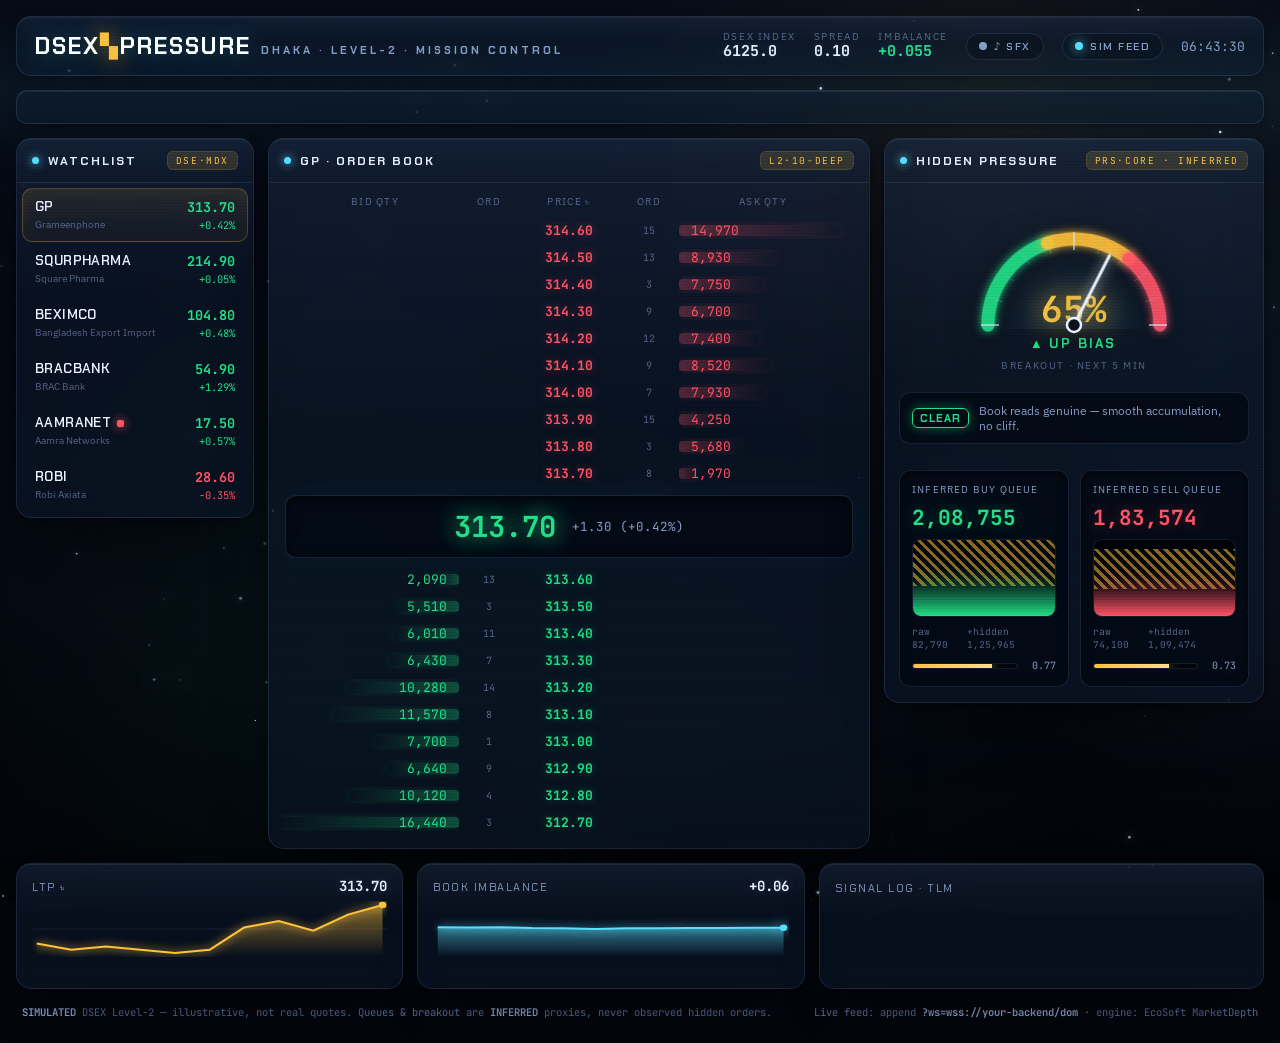
==== commit 5367205e: "Redesign dashboard: NASA mission-control glass + bloom - Animated deep-space canvas background: para" ====
--- a/docs/index.html
+++ b/docs/index.html
@@ -9,151 +9,192 @@
 <style>
   :root{
     color-scheme: dark;
-    --bg:#080c17; --bg2:#0a1020; --panel:#111a2e; --panel2:#0c1424; --raised:#16223c;
-    --line:#1f2b47; --line2:#2b3a5e;
-    --text:#e9eefb; --muted:#7d8db0; --dim:#54638a;
-    --bid:#1fd07a; --bid-soft:rgba(31,208,122,.16); --bid-bar:rgba(31,208,122,.24);
-    --ask:#ff4d5f; --ask-soft:rgba(255,77,95,.16); --ask-bar:rgba(255,77,95,.24);
-    --gold:#ffc24b; --gold-soft:rgba(255,194,75,.14); --cyan:#4fd6ff;
-    --grid:rgba(120,140,180,.10);
+    --bg:#03060d; --deep:#05090f;
+    --glass:rgba(15,25,44,.52); --glass2:rgba(9,16,30,.60); --well:rgba(4,9,18,.72);
+    --edge:rgba(150,185,255,.14); --edge-hi:rgba(180,205,255,.30);
+    --ink:#eaf1ff; --muted:#8aa0c8; --dim:#56688c;
+    --bid:#22e08a; --bid-soft:rgba(34,224,138,.14); --bid-bar:rgba(34,224,138,.30);
+    --ask:#ff5568; --ask-soft:rgba(255,85,104,.14); --ask-bar:rgba(255,85,104,.30);
+    --gold:#ffc23b; --gold-soft:rgba(255,194,59,.14); --cyan:#57e0ff; --violet:#8f86ff;
     --mono:"JetBrains Mono",ui-monospace,Consolas,monospace;
     --ui:"IBM Plex Sans",system-ui,-apple-system,Segoe UI,sans-serif;
     --hud:"Chakra Petch","IBM Plex Sans",system-ui,sans-serif;
-    --r:12px;
+    --r:15px;
   }
   *{box-sizing:border-box}
-  body{margin:0;background:
-      radial-gradient(1200px 700px at 78% -8%, rgba(255,194,75,.06), transparent 60%),
-      radial-gradient(900px 600px at 0% 100%, rgba(79,214,255,.05), transparent 55%),
-      var(--bg);
-    color:var(--text);font-family:var(--ui);
-    -webkit-font-smoothing:antialiased;min-height:100vh}
-  .wrap{max-width:1320px;margin:0 auto;padding:16px;display:flex;flex-direction:column;gap:14px}
+  html,body{height:100%}
+  body{margin:0;background:var(--bg);color:var(--ink);font-family:var(--ui);
+    -webkit-font-smoothing:antialiased;overflow-x:hidden}
+
+  /* ── deep-space background + atmosphere ── */
+  #space{position:fixed;inset:0;z-index:0;width:100%;height:100%;display:block}
+  .vignette{position:fixed;inset:0;z-index:1;pointer-events:none;
+    background:radial-gradient(130% 100% at 50% 32%,transparent 52%,rgba(0,0,0,.72))}
+  .noise{position:fixed;inset:0;z-index:2;pointer-events:none;opacity:.05;mix-blend-mode:overlay;
+    background-image:url("data:image/svg+xml,%3Csvg xmlns='http://www.w3.org/2000/svg' width='140' height='140'%3E%3Cfilter id='n'%3E%3CfeTurbulence type='fractalNoise' baseFrequency='0.85' numOctaves='2' stitchTiles='stitch'/%3E%3C/filter%3E%3Crect width='100%25' height='100%25' filter='url(%23n)'/%3E%3C/svg%3E")}
+  .crt{position:fixed;inset:0;pointer-events:none;z-index:40;opacity:.22;mix-blend-mode:overlay;
+    background:repeating-linear-gradient(0deg,rgba(0,0,0,.4) 0 1px,transparent 1px 3px)}
+  .sweep{position:fixed;left:0;right:0;top:0;height:180px;z-index:41;pointer-events:none;
+    background:linear-gradient(180deg,transparent,rgba(87,224,255,.05),transparent);animation:sweep 7s linear infinite}
+  @keyframes sweep{0%{transform:translateY(-200px)}100%{transform:translateY(106vh)}}
+
+  .wrap{position:relative;z-index:5;max-width:1340px;margin:0 auto;padding:16px;
+    display:flex;flex-direction:column;gap:14px}
+
+  /* ── glass panel system ── */
+  .panel,header,.ticker{position:relative;background:var(--glass);
+    -webkit-backdrop-filter:blur(15px) saturate(1.2);backdrop-filter:blur(15px) saturate(1.2);
+    border:1px solid var(--edge);border-radius:var(--r);
+    box-shadow:inset 0 1px 0 rgba(255,255,255,.08), 0 26px 60px -30px rgba(0,0,0,.95), 0 2px 10px rgba(0,0,0,.4)}
+  .panel::before,header::before{content:"";position:absolute;inset:0;border-radius:var(--r);pointer-events:none;
+    background:linear-gradient(180deg,rgba(140,175,255,.07),transparent 42%)}
+  .panel{overflow:hidden}
 
   /* ── header ── */
-  header{display:flex;align-items:center;gap:18px;flex-wrap:wrap;
-    background:linear-gradient(180deg,var(--panel),var(--panel2));
-    border:1px solid var(--line);border-radius:var(--r);padding:14px 18px}
+  header{display:flex;align-items:center;gap:18px;flex-wrap:wrap;padding:14px 18px}
   .brand{display:flex;align-items:baseline;gap:10px;font-family:var(--hud);font-weight:700}
-  .brand .mark{font-size:22px;letter-spacing:2px;color:#fff}
-  .brand .mark b{color:var(--gold)}
+  .brand .mark{font-size:23px;letter-spacing:2px;color:#fff;text-shadow:0 0 22px rgba(87,224,255,.35)}
+  .brand .mark b{color:var(--gold);text-shadow:0 0 20px rgba(255,194,59,.6)}
   .brand .sub{font-size:11px;letter-spacing:3px;text-transform:uppercase;color:var(--muted)}
   .spacer{flex:1}
   .metric{display:flex;flex-direction:column;line-height:1.15}
-  .metric .k{font-size:10px;letter-spacing:1.4px;text-transform:uppercase;color:var(--dim)}
-  .metric .v{font-family:var(--mono);font-weight:700;font-size:15px;font-variant-numeric:tabular-nums}
+  .metric .k{font-size:9.5px;letter-spacing:1.6px;text-transform:uppercase;color:var(--dim)}
+  .metric .v{font-family:var(--mono);font-weight:700;font-size:15px;font-variant-numeric:tabular-nums;
+    text-shadow:0 0 12px rgba(140,175,255,.25)}
   .pill{display:inline-flex;align-items:center;gap:7px;font-family:var(--hud);font-weight:600;
-    font-size:11px;letter-spacing:1.5px;text-transform:uppercase;border:1px solid var(--line2);
-    border-radius:999px;padding:6px 12px;color:var(--muted)}
-  .pill .dot{width:8px;height:8px;border-radius:50%;background:var(--gold);box-shadow:0 0 10px var(--gold)}
-  .pill.sim .dot{background:var(--cyan);box-shadow:0 0 10px var(--cyan)}
-  .pill.live .dot{background:var(--bid);box-shadow:0 0 10px var(--bid)}
+    font-size:10.5px;letter-spacing:1.5px;text-transform:uppercase;border:1px solid var(--edge);
+    border-radius:999px;padding:6px 12px;color:var(--muted);background:rgba(6,12,22,.5)}
+  .pill .dot{width:8px;height:8px;border-radius:50%;background:var(--gold);box-shadow:0 0 12px var(--gold)}
+  .pill.sim .dot{background:var(--cyan);box-shadow:0 0 12px var(--cyan);animation:led 2s ease-in-out infinite}
+  .pill.live .dot{background:var(--bid);box-shadow:0 0 12px var(--bid);animation:led 1.1s ease-in-out infinite}
+  @keyframes led{50%{opacity:.35}}
   .clock{font-family:var(--mono);font-variant-numeric:tabular-nums;color:var(--muted);font-size:13px}
 
-  /* ── grid ── */
-  .console{display:grid;grid-template-columns:236px minmax(340px,1fr) 372px;gap:14px;align-items:start}
-  .panel{background:linear-gradient(180deg,var(--panel),var(--panel2));border:1px solid var(--line);
-    border-radius:var(--r);overflow:hidden}
-  .phead{display:flex;align-items:center;justify-content:space-between;gap:8px;
-    padding:11px 14px;border-bottom:1px solid var(--line)}
-  .phead h2{margin:0;font-family:var(--hud);font-weight:700;font-size:12px;letter-spacing:2px;
-    text-transform:uppercase;color:var(--text)}
-  .phead .tag{font-size:9.5px;letter-spacing:1.6px;text-transform:uppercase;color:var(--gold);
-    border:1px solid var(--gold-soft);background:var(--gold-soft);border-radius:6px;padding:2px 7px}
+  /* ── ticker ── */
+  .ticker{overflow:hidden;height:34px;display:flex;align-items:center;border-radius:11px}
+  .ticker .track{display:inline-flex;gap:30px;white-space:nowrap;padding-left:100%;
+    animation:tick 32s linear infinite;font-family:var(--mono);font-size:12.5px;font-variant-numeric:tabular-nums;color:var(--muted)}
+  .ticker .track b{color:var(--ink);margin-right:8px;font-family:var(--hud);letter-spacing:1px}
+  @keyframes tick{to{transform:translateX(-100%)}}
+
+  /* ── console grid ── */
+  .console{display:grid;grid-template-columns:238px minmax(340px,1fr) 380px;gap:14px;align-items:start}
+  .phead{display:flex;align-items:center;justify-content:space-between;gap:8px;padding:12px 15px;
+    border-bottom:1px solid var(--edge)}
+  .phead h2{margin:0;display:flex;align-items:center;gap:9px;font-family:var(--hud);font-weight:700;
+    font-size:12px;letter-spacing:2px;text-transform:uppercase;color:var(--ink)}
+  .phead h2::before{content:"";width:7px;height:7px;border-radius:50%;background:var(--cyan);
+    box-shadow:0 0 10px var(--cyan);animation:led 2.4s ease-in-out infinite}
+  .phead .tag{font-family:var(--mono);font-size:9.5px;letter-spacing:1.6px;text-transform:uppercase;color:var(--gold);
+    border:1px solid var(--gold-soft);background:var(--gold-soft);border-radius:6px;padding:2px 8px}
 
   /* ── watchlist ── */
-  .wl{display:flex;flex-direction:column}
-  .row{display:grid;grid-template-columns:1fr auto;gap:2px 10px;padding:10px 14px;cursor:pointer;
-    border-left:2px solid transparent;transition:background .12s}
-  .row:hover{background:var(--raised)}
-  .row.on{background:var(--raised);border-left-color:var(--gold)}
+  .wl{display:flex;flex-direction:column;padding:5px}
+  .row{display:grid;grid-template-columns:1fr auto;gap:2px 10px;padding:9px 12px;cursor:pointer;
+    border-radius:10px;border:1px solid transparent;transition:background .14s,border-color .14s}
+  .row:hover{background:rgba(140,175,255,.05)}
+  .row.on{background:linear-gradient(180deg,rgba(255,194,59,.10),rgba(255,194,59,.02));
+    border-color:rgba(255,194,59,.28);box-shadow:inset 0 0 22px rgba(255,194,59,.06)}
   .row .sym{font-family:var(--hud);font-weight:600;font-size:13.5px;letter-spacing:.4px}
   .row .nm{font-size:10px;color:var(--dim);grid-column:1;white-space:nowrap;overflow:hidden;text-overflow:ellipsis;max-width:150px}
   .row .px{font-family:var(--mono);font-weight:700;font-size:13.5px;text-align:right;font-variant-numeric:tabular-nums}
   .row .cg{font-family:var(--mono);font-size:10.5px;text-align:right;font-variant-numeric:tabular-nums}
-  .spoofdot{display:inline-block;width:7px;height:7px;border-radius:2px;margin-left:6px;
-    background:transparent;vertical-align:middle}
-  .spoofdot.hot{background:var(--ask);box-shadow:0 0 8px var(--ask);animation:blip 1s steps(2) infinite}
+  .spoofdot{display:inline-block;width:7px;height:7px;border-radius:2px;margin-left:6px;background:transparent;vertical-align:middle}
+  .spoofdot.hot{background:var(--ask);box-shadow:0 0 10px var(--ask);animation:led 1s steps(2) infinite}
   .up{color:var(--bid)} .down{color:var(--ask)} .flat{color:var(--muted)}
 
   /* ── ladder ── */
-  .ladwrap{padding:8px}
-  .lhead,.lrow{display:grid;grid-template-columns:1fr 62px 96px 62px 1fr;align-items:center}
-  .lhead{padding:4px 10px 8px;font-size:9.5px;letter-spacing:1.3px;text-transform:uppercase;color:var(--dim);
-    border-bottom:1px solid var(--line)}
+  .ladwrap{padding:10px 12px 12px}
+  .lhead,.lrow{display:grid;grid-template-columns:1fr 60px 100px 60px 1fr;align-items:center}
+  .lhead{padding:2px 10px 9px;font-size:9.5px;letter-spacing:1.3px;text-transform:uppercase;color:var(--dim)}
   .lhead span{text-align:center}
-  .lrow{height:27px;font-family:var(--mono);font-size:13px;border-radius:5px;position:relative;font-variant-numeric:tabular-nums}
+  .lrow{height:27px;font-family:var(--mono);font-size:13px;border-radius:6px;position:relative;font-variant-numeric:tabular-nums}
   .lrow .qty{position:relative;padding:0 12px;z-index:2;overflow:hidden}
   .lrow .qty.b{text-align:right;color:var(--bid)} .lrow .qty.a{text-align:left;color:var(--ask)}
-  .lrow .bar{position:absolute;top:3px;bottom:3px;z-index:-1;border-radius:3px;width:0;transition:width .22s ease-out}
-  .lrow .qty.b .bar{right:0;background:var(--bid-bar)} .lrow .qty.a .bar{left:0;background:var(--ask-bar)}
+  .lrow .bar{position:absolute;top:3px;bottom:3px;z-index:-1;border-radius:4px;width:0;transition:width .24s ease-out}
+  .lrow .qty.b .bar{right:0;background:linear-gradient(270deg,var(--bid-bar),transparent);box-shadow:0 0 12px var(--bid-soft)}
+  .lrow .qty.a .bar{left:0;background:linear-gradient(90deg,var(--ask-bar),transparent);box-shadow:0 0 12px var(--ask-soft)}
   .lrow .ord{text-align:center;color:var(--dim);font-size:10px;z-index:2}
   .lrow .px{text-align:center;font-weight:700;z-index:2}
-  .lrow.a .px{color:var(--ask)} .lrow.b .px{color:var(--bid)}
-  .lrow.wall .qty .bar{outline:1px solid var(--gold);outline-offset:-1px}
+  .lrow.a .px{color:var(--ask);text-shadow:0 0 10px rgba(255,85,104,.4)}
+  .lrow.b .px{color:var(--bid);text-shadow:0 0 10px rgba(34,224,138,.4)}
+  .lrow.wall .qty .bar{outline:1px solid var(--gold);outline-offset:-1px;box-shadow:0 0 16px rgba(255,194,59,.55)}
   .lrow .flag{display:none}
   .lrow.wall .flag{display:block;position:absolute;z-index:3;font-family:var(--hud);font-size:8.5px;letter-spacing:1px;
-    color:#1a1205;background:var(--gold);border-radius:4px;padding:1px 5px;top:50%;transform:translateY(-50%)}
-  .lrow.a.wall .flag{left:calc(50% + 56px)} .lrow.b.wall .flag{right:calc(50% + 56px)}
+    color:#1a1205;background:var(--gold);border-radius:4px;padding:1px 5px;top:50%;transform:translateY(-50%);
+    box-shadow:0 0 14px rgba(255,194,59,.7)}
+  .lrow.a.wall .flag{left:calc(50% + 58px)} .lrow.b.wall .flag{right:calc(50% + 58px)}
   @keyframes fb{0%{background:var(--bid-soft)}100%{background:transparent}}
   @keyframes fa{0%{background:var(--ask-soft)}100%{background:transparent}}
   .lrow.flb{animation:fb .5s ease-out} .lrow.fla{animation:fa .5s ease-out}
-  .mid{display:flex;align-items:center;justify-content:center;gap:16px;margin:7px 0;padding:9px;
-    border-top:1px solid var(--line);border-bottom:1px solid var(--line);background:var(--panel2);border-radius:7px}
-  .mid .ltp{font-family:var(--mono);font-weight:700;font-size:27px;font-variant-numeric:tabular-nums;transition:color .15s}
+  .mid{display:flex;align-items:center;justify-content:center;gap:16px;margin:8px 4px;padding:11px;
+    border-radius:11px;background:var(--well);border:1px solid var(--edge);
+    box-shadow:inset 0 2px 14px rgba(0,0,0,.6), 0 0 30px rgba(87,224,255,.05)}
+  .mid .ltp{font-family:var(--mono);font-weight:700;font-size:29px;font-variant-numeric:tabular-nums;
+    transition:color .15s;text-shadow:0 0 22px currentColor}
   .mid .side{font-family:var(--mono);font-size:12.5px;color:var(--muted)}
-  @keyframes fu{0%{background:var(--bid-soft)}100%{background:var(--panel2)}}
-  @keyframes fd{0%{background:var(--ask-soft)}100%{background:var(--panel2)}}
-  .mid.fu{animation:fu .45s} .mid.fd{animation:fd .45s}
+  @keyframes fu{0%{box-shadow:inset 0 2px 14px rgba(0,0,0,.6),0 0 30px var(--bid-soft)}100%{box-shadow:inset 0 2px 14px rgba(0,0,0,.6),0 0 30px rgba(87,224,255,.05)}}
+  @keyframes fd{0%{box-shadow:inset 0 2px 14px rgba(0,0,0,.6),0 0 30px var(--ask-soft)}100%{box-shadow:inset 0 2px 14px rgba(0,0,0,.6),0 0 30px rgba(87,224,255,.05)}}
+  .mid.fu{animation:fu .5s} .mid.fd{animation:fd .5s}
 
   /* ── pressure column ── */
   .pcol{display:flex;flex-direction:column;gap:14px}
-  .gaugewrap{padding:14px 14px 6px;display:flex;flex-direction:column;align-items:center;gap:2px}
-  .gaugewrap .prob{font-family:var(--mono);font-weight:700;font-size:34px;font-variant-numeric:tabular-nums;margin-top:-58px}
-  .gaugewrap .dir{font-family:var(--hud);font-weight:700;letter-spacing:2px;font-size:13px;text-transform:uppercase}
-  .gaugewrap .cap{font-size:10px;letter-spacing:1.4px;text-transform:uppercase;color:var(--dim);margin-top:4px}
-  .alert{margin:0 14px 12px;display:flex;align-items:center;gap:10px;padding:9px 12px;border-radius:9px;
-    border:1px solid var(--line2);background:var(--panel2);font-size:11.5px;color:var(--muted);
-    font-family:var(--ui)}
-  .alert.hot{border-color:var(--ask);background:var(--ask-soft);color:#ffd7dc;animation:pulse 1.4s ease-in-out infinite}
-  .alert .ic{font-family:var(--hud);font-weight:700;letter-spacing:1px;font-size:11px;
-    color:var(--ask);border:1px solid var(--ask);border-radius:5px;padding:2px 6px;flex:none}
-  .alert.ok .ic{color:var(--bid);border-color:var(--bid)}
-  @keyframes pulse{0%,100%{box-shadow:0 0 0 0 rgba(255,77,95,.0)}50%{box-shadow:0 0 0 4px rgba(255,77,95,.10)}}
-  @keyframes blip{50%{opacity:.25}}
-
-  .queues{display:grid;grid-template-columns:1fr 1fr;gap:10px;padding:0 14px 14px}
-  .q{background:var(--panel2);border:1px solid var(--line);border-radius:10px;padding:12px 12px 14px;
-    display:flex;flex-direction:column;gap:8px}
-  .q .lab{display:flex;align-items:center;justify-content:space-between;font-size:10px;letter-spacing:1.2px;
-    text-transform:uppercase;color:var(--muted)}
-  .q .val{font-family:var(--mono);font-weight:700;font-size:20px;font-variant-numeric:tabular-nums}
-  .q.buy .val{color:var(--bid)} .q.sell .val{color:var(--ask)}
-  .qtrack{position:relative;height:74px;border-radius:7px;background:#0a1120;border:1px solid var(--line);overflow:hidden}
+  .gaugewrap{position:relative;padding:16px 14px 6px;display:flex;flex-direction:column;align-items:center;gap:2px}
+  .gaugewrap::after{content:"";position:absolute;left:50%;top:2px;width:210px;height:130px;margin-left:-105px;
+    border-radius:105px 105px 0 0;pointer-events:none;
+    background:radial-gradient(120px 120px at 50% 100%,rgba(87,224,255,.10),transparent 70%)}
+  .gpulse{position:absolute;left:50%;top:20px;margin-left:-78px;width:156px;height:156px;border-radius:50%;
+    pointer-events:none;border:2px solid var(--gold);opacity:0}
+  .gpulse.on{animation:ring 1.25s ease-out infinite}
+  @keyframes ring{0%{opacity:.6;transform:scale(.6)}100%{opacity:0;transform:scale(1.3)}}
+  .gaugewrap .prob{font-family:var(--mono);font-weight:700;font-size:36px;font-variant-numeric:tabular-nums;
+    margin-top:-60px;text-shadow:0 0 26px currentColor;position:relative}
+  .gaugewrap .dir{font-family:var(--hud);font-weight:700;letter-spacing:2px;font-size:13px;text-transform:uppercase;position:relative}
+  .gaugewrap .cap{font-size:9.5px;letter-spacing:1.6px;text-transform:uppercase;color:var(--dim);margin-top:5px}
+  #gauge{position:relative;z-index:1;filter:drop-shadow(0 6px 16px rgba(0,0,0,.5))}
+  #needle{filter:drop-shadow(0 0 6px rgba(234,241,255,.85))}
+  #gauge .seg{filter:drop-shadow(0 0 5px currentColor)}
+  .alert{margin:0 14px 12px;display:flex;align-items:center;gap:10px;padding:10px 12px;border-radius:11px;
+    border:1px solid var(--edge);background:var(--well);font-size:11.5px;color:var(--muted)}
+  .alert.hot{border-color:var(--ask);background:var(--ask-soft);color:#ffd7dc;
+    box-shadow:0 0 26px rgba(255,85,104,.18);animation:pulse 1.5s ease-in-out infinite}
+  .alert .ic{font-family:var(--hud);font-weight:700;letter-spacing:1px;font-size:11px;color:var(--ask);
+    border:1px solid var(--ask);border-radius:6px;padding:2px 7px;flex:none;box-shadow:0 0 12px rgba(255,85,104,.4)}
+  .alert.ok .ic{color:var(--bid);border-color:var(--bid);box-shadow:0 0 12px rgba(34,224,138,.4)}
+  @keyframes pulse{50%{box-shadow:0 0 34px rgba(255,85,104,.30)}}
+
+  .queues{display:grid;grid-template-columns:1fr 1fr;gap:11px;padding:0 14px 15px}
+  .q{background:var(--well);border:1px solid var(--edge);border-radius:12px;padding:12px 12px 14px;
+    display:flex;flex-direction:column;gap:8px;box-shadow:inset 0 2px 12px rgba(0,0,0,.5)}
+  .q .lab{font-size:9.5px;letter-spacing:1.2px;text-transform:uppercase;color:var(--muted)}
+  .q .val{font-family:var(--mono);font-weight:700;font-size:21px;font-variant-numeric:tabular-nums}
+  .q.buy .val{color:var(--bid);text-shadow:0 0 16px rgba(34,224,138,.4)}
+  .q.sell .val{color:var(--ask);text-shadow:0 0 16px rgba(255,85,104,.4)}
+  .qtrack{position:relative;height:78px;border-radius:9px;background:rgba(2,5,11,.85);
+    border:1px solid var(--edge);overflow:hidden;box-shadow:inset 0 0 18px rgba(0,0,0,.7)}
   .qtrack .fill{position:absolute;left:0;right:0;bottom:0;transition:height .3s ease-out}
-  .q.buy .qtrack .fill{background:linear-gradient(0deg,var(--bid),rgba(31,208,122,.25))}
-  .q.sell .qtrack .fill{background:linear-gradient(0deg,var(--ask),rgba(255,77,95,.25))}
+  .q.buy .qtrack .fill{background:linear-gradient(0deg,var(--bid),rgba(34,224,138,.2));box-shadow:0 0 24px rgba(34,224,138,.5)}
+  .q.sell .qtrack .fill{background:linear-gradient(0deg,var(--ask),rgba(255,85,104,.2));box-shadow:0 0 24px rgba(255,85,104,.5)}
   .qtrack .tail{position:absolute;left:0;right:0;transition:all .3s ease-out;
-    background-image:repeating-linear-gradient(45deg,rgba(255,194,75,.5) 0 3px,transparent 3px 7px)}
-  .qmeta{display:flex;justify-content:space-between;font-family:var(--mono);font-size:9.5px;color:var(--dim);
-    font-variant-numeric:tabular-nums}
+    background-image:repeating-linear-gradient(45deg,rgba(255,194,59,.55) 0 3px,transparent 3px 7px)}
+  .qmeta{display:flex;justify-content:space-between;font-family:var(--mono);font-size:9.5px;color:var(--dim);font-variant-numeric:tabular-nums}
   .gen{display:flex;align-items:center;gap:8px}
-  .gen .genbar{flex:1;height:6px;border-radius:4px;background:#0a1120;border:1px solid var(--line);overflow:hidden}
-  .gen .genbar i{display:block;height:100%;background:var(--gold);transition:width .3s}
+  .gen .genbar{flex:1;height:6px;border-radius:4px;background:rgba(2,5,11,.85);border:1px solid var(--edge);overflow:hidden}
+  .gen .genbar i{display:block;height:100%;background:linear-gradient(90deg,var(--gold),#ffe08a);box-shadow:0 0 12px var(--gold);transition:width .3s}
   .gen .gv{font-family:var(--mono);font-size:10px;color:var(--muted);width:30px;text-align:right}
 
-  /* ── footer strips ── */
+  /* ── strips ── */
   .strips{display:grid;grid-template-columns:1fr 1fr 1.15fr;gap:14px}
-  .spark{padding:12px 14px}
+  .spark{padding:13px 15px}
   .spark .st{display:flex;justify-content:space-between;align-items:baseline;margin-bottom:6px}
   .spark .st .t{font-family:var(--hud);font-size:11px;letter-spacing:1.5px;text-transform:uppercase;color:var(--muted)}
-  .spark .st .n{font-family:var(--mono);font-weight:700;font-size:14px;font-variant-numeric:tabular-nums}
+  .spark .st .n{font-family:var(--mono);font-weight:700;font-size:14px;font-variant-numeric:tabular-nums;text-shadow:0 0 12px rgba(140,175,255,.25)}
   .spark svg{display:block;width:100%;height:56px}
-  .logwrap{padding:10px 0}
-  .logwrap .st{padding:0 14px 8px}
-  .log{list-style:none;margin:0;padding:0 6px;height:72px;overflow:hidden;display:flex;flex-direction:column;gap:1px}
-  .log li{display:grid;grid-template-columns:60px 1fr;gap:8px;padding:3px 8px;border-radius:5px;
-    font-size:11px;align-items:center}
+  .logwrap{padding:12px 0}
+  .logwrap .st{padding:0 15px 8px}
+  .logwrap .t{font-family:var(--hud);font-size:11px;letter-spacing:1.5px;text-transform:uppercase;color:var(--muted)}
+  .log{list-style:none;margin:0;padding:0 7px;height:72px;overflow:hidden;display:flex;flex-direction:column;gap:1px}
+  .log li{display:grid;grid-template-columns:60px 1fr;gap:8px;padding:3px 9px;border-radius:6px;font-size:11px;align-items:center}
   .log li .ts{font-family:var(--mono);font-size:10px;color:var(--dim);font-variant-numeric:tabular-nums}
   .log li .msg{color:var(--muted)}
   .log li.spoof{background:var(--ask-soft)} .log li.spoof .msg{color:#ffd0d5}
@@ -161,72 +202,51 @@
   .log li.acc .msg{color:var(--bid)}
 
   .foot{display:flex;justify-content:space-between;align-items:center;gap:12px;flex-wrap:wrap;
-    color:var(--dim);font-size:10.5px;font-family:var(--mono);padding:2px 6px 6px}
+    color:var(--dim);font-size:10.5px;font-family:var(--mono);padding:2px 6px 8px}
   .foot b{color:var(--muted);font-weight:600}
   a{color:var(--gold)}
-  @media (prefers-reduced-motion: reduce){*{animation:none!important;transition:none!important}}
-  @media (max-width:1080px){.console{grid-template-columns:1fr}.strips{grid-template-columns:1fr}
-    .brand .sub{display:none}}
-
-  /* ── cinematic HUD layer ── */
-  .wrap{position:relative;z-index:1}
-  body::before{content:"";position:fixed;inset:-2px;z-index:0;pointer-events:none;opacity:.30;
-    background-image:linear-gradient(var(--grid) 1px,transparent 1px),linear-gradient(90deg,var(--grid) 1px,transparent 1px);
-    background-size:46px 46px;animation:drift 26s linear infinite}
-  @keyframes drift{100%{background-position:46px 46px,46px 46px}}
-  .crt{position:fixed;inset:0;pointer-events:none;z-index:60;opacity:.35;mix-blend-mode:overlay;
-    background:repeating-linear-gradient(0deg,rgba(0,0,0,.30) 0 1px,transparent 1px 3px)}
-  .crt::after{content:"";position:absolute;inset:0;
-    background:radial-gradient(125% 95% at 50% 42%,transparent 58%,rgba(0,0,0,.55))}
-  .sweep{position:fixed;left:0;right:0;top:0;height:150px;z-index:61;pointer-events:none;
-    background:linear-gradient(180deg,transparent,rgba(79,214,255,.07),transparent);animation:sweep 6.5s linear infinite}
-  @keyframes sweep{0%{transform:translateY(-170px)}100%{transform:translateY(104vh)}}
-  .boot{position:fixed;inset:0;z-index:100;background:radial-gradient(circle at 50% 44%,#0a1428,#05070e);
+
+  /* ── boot ── */
+  .boot{position:fixed;inset:0;z-index:100;background:radial-gradient(circle at 50% 42%,#081228,#02040a);
     display:flex;flex-direction:column;align-items:center;justify-content:center;gap:16px;
-    font-family:var(--hud);animation:bootfade .5s ease-out 1.5s forwards}
-  .boot .big{font-size:27px;letter-spacing:6px;color:#fff;text-shadow:0 0 20px rgba(255,194,75,.6)}
+    font-family:var(--hud);animation:bootfade .6s ease-out 1.6s forwards}
+  .boot .ring{width:96px;height:96px;border-radius:50%;border:2px solid rgba(87,224,255,.25);
+    border-top-color:var(--cyan);animation:spin 1s linear infinite;box-shadow:0 0 40px rgba(87,224,255,.3)}
+  .boot .big{font-size:27px;letter-spacing:6px;color:#fff;text-shadow:0 0 26px rgba(255,194,59,.6)}
   .boot .big b{color:var(--gold)}
   .boot .li{font-family:var(--mono);font-size:11px;color:var(--cyan);letter-spacing:2px}
-  .boot .bar{width:260px;height:4px;border-radius:3px;background:#12203a;overflow:hidden}
+  .boot .bar{width:280px;height:4px;border-radius:3px;background:#12203a;overflow:hidden}
   .boot .bar i{display:block;height:100%;width:0;background:linear-gradient(90deg,var(--cyan),var(--gold));
-    animation:bootbar 1.45s ease-out forwards}
+    box-shadow:0 0 14px var(--cyan);animation:bootbar 1.5s ease-out forwards}
+  @keyframes spin{to{transform:rotate(360deg)}}
   @keyframes bootbar{to{width:100%}} @keyframes bootfade{to{opacity:0;visibility:hidden}}
-  .ticker{overflow:hidden;border:1px solid var(--line);border-radius:10px;background:var(--panel2);
-    height:34px;display:flex;align-items:center;position:relative;z-index:1}
-  .ticker .track{display:inline-flex;gap:30px;white-space:nowrap;padding-left:100%;
-    animation:tick 30s linear infinite;font-family:var(--mono);font-size:12.5px;font-variant-numeric:tabular-nums;color:var(--muted)}
-  .ticker .track b{color:var(--text);margin-right:8px;font-family:var(--hud);letter-spacing:1px}
-  @keyframes tick{to{transform:translateX(-100%)}}
-  .gaugewrap{position:relative}
-  .gpulse{position:absolute;left:50%;top:22px;margin-left:-76px;width:152px;height:152px;border-radius:50%;
-    pointer-events:none;border:2px solid var(--gold);opacity:0}
-  .gpulse.on{animation:ring 1.25s ease-out infinite}
-  @keyframes ring{0%{opacity:.55;transform:scale(.62)}100%{opacity:0;transform:scale(1.28)}}
-  #needle{filter:drop-shadow(0 0 5px rgba(233,238,251,.7))}
-  #gauge path{filter:drop-shadow(0 0 4px currentColor)}
-  .audio{cursor:pointer;user-select:none}
-  .row.on{box-shadow:inset 0 0 22px rgba(255,194,75,.05)}
+
   @media (prefers-reduced-motion: reduce){
-    .sweep,body::before,.ticker .track,.gpulse.on{animation:none!important}
+    .sweep,.ticker .track,.gpulse.on,.pill .dot,.phead h2::before,.boot .ring,.boot .bar i{animation:none!important}
     .boot{display:none!important}
   }
+  @media (max-width:1080px){.console{grid-template-columns:1fr}.strips{grid-template-columns:1fr}.brand .sub{display:none}}
 </style>
 <style>img{max-width:100%}[hidden]{display:none!important}</style>
 </head>
 <body>
+<canvas id="space"></canvas>
+<div class="vignette"></div>
+<div class="noise"></div>
+<div class="crt"></div>
+<div class="sweep"></div>
 <div class="boot" id="boot">
+  <div class="ring"></div>
   <div class="big">DSEX<b>▚</b>PRESSURE</div>
   <div class="li">INITIALISING DEPTH ENGINE · CALIBRATING PRESSURE MODEL…</div>
   <div class="bar"><i></i></div>
 </div>
-<div class="crt"></div>
-<div class="sweep"></div>
 
 <div class="wrap">
   <header>
     <div class="brand">
       <span class="mark">DSEX<b>▚</b>PRESSURE</span>
-      <span class="sub">Dhaka&nbsp;·&nbsp;Level-2&nbsp;·&nbsp;hidden-flow</span>
+      <span class="sub">Dhaka&nbsp;·&nbsp;Level-2&nbsp;·&nbsp;mission&nbsp;control</span>
     </div>
     <div class="spacer"></div>
     <div class="metric"><span class="k">DSEX Index</span><span class="v" id="hIndex">—</span></div>
@@ -240,15 +260,13 @@
   <div class="ticker"><div class="track" id="tkTrack"></div></div>
 
   <div class="console">
-    <!-- watchlist -->
     <section class="panel">
-      <div class="phead"><h2>Watchlist</h2><span class="tag">DSE</span></div>
+      <div class="phead"><h2>Watchlist</h2><span class="tag">DSE·MDX</span></div>
       <div class="wl" id="wl"></div>
     </section>
 
-    <!-- ladder -->
     <section class="panel">
-      <div class="phead"><h2 id="ladTitle">Order Book</h2><span class="tag" id="ladTag">10-DEEP</span></div>
+      <div class="phead"><h2 id="ladTitle">Order Book</h2><span class="tag" id="ladTag">L2·10-DEEP</span></div>
       <div class="ladwrap">
         <div class="lhead"><span>Bid Qty</span><span>Ord</span><span>Price ৳</span><span>Ord</span><span>Ask Qty</span></div>
         <div id="asks"></div>
@@ -260,9 +278,8 @@
       </div>
     </section>
 
-    <!-- pressure -->
     <section class="panel pcol">
-      <div class="phead"><h2>Hidden Pressure</h2><span class="tag">INFERRED</span></div>
+      <div class="phead"><h2>Hidden Pressure</h2><span class="tag">PRS·CORE · INFERRED</span></div>
       <div class="gaugewrap">
         <div class="gpulse" id="gpulse"></div>
         <svg id="gauge" viewBox="0 0 220 130" width="220" height="130" aria-hidden="true"></svg>
@@ -273,14 +290,14 @@
       <div class="alert ok" id="alert"><span class="ic" id="alertIc">CLEAR</span><span id="alertMsg">Book reads genuine — smooth accumulation, no cliff.</span></div>
       <div class="queues">
         <div class="q buy">
-          <div class="lab"><span>Inferred Buy Queue</span></div>
+          <div class="lab">Inferred Buy Queue</div>
           <div class="val" id="qbV">—</div>
           <div class="qtrack"><div class="tail" id="qbTail"></div><div class="fill" id="qbFill"></div></div>
           <div class="qmeta"><span id="qbRaw">raw —</span><span id="qbHid">+hidden —</span></div>
           <div class="gen"><span class="genbar"><i id="qbGen"></i></span><span class="gv" id="qbGenV">—</span></div>
         </div>
         <div class="q sell">
-          <div class="lab"><span>Inferred Sell Queue</span></div>
+          <div class="lab">Inferred Sell Queue</div>
           <div class="val" id="qsV">—</div>
           <div class="qtrack"><div class="tail" id="qsTail"></div><div class="fill" id="qsFill"></div></div>
           <div class="qmeta"><span id="qsRaw">raw —</span><span id="qsHid">+hidden —</span></div>
@@ -290,7 +307,6 @@
     </section>
   </div>
 
-  <!-- strips -->
   <div class="strips">
     <section class="panel spark">
       <div class="st"><span class="t">LTP ৳</span><span class="n" id="spLtpN">—</span></div>
@@ -301,20 +317,58 @@
       <svg id="spImb" viewBox="0 0 300 56" preserveAspectRatio="none"></svg>
     </section>
     <section class="panel logwrap">
-      <div class="st"><span class="t">Signal Log</span></div>
+      <div class="st"><span class="t">Signal Log · TLM</span></div>
       <ul class="log" id="log"></ul>
     </section>
   </div>
 
   <div class="foot">
     <span><b>SIMULATED</b> DSEX Level-2 — illustrative, not real quotes. Queues &amp; breakout are <b>INFERRED</b> proxies, never observed hidden orders.</span>
-    <span>Connect a real feed: append <b>?ws=ws://127.0.0.1:8000/dom</b> · engine: EcoSoft MarketDepth</span>
+    <span>Live feed: append <b>?ws=wss://your-backend/dom</b> · engine: EcoSoft MarketDepth</span>
   </div>
 </div>
 
 <script>
 (() => {
   "use strict";
+  const reduce = matchMedia("(prefers-reduced-motion: reduce)").matches;
+
+  // ── deep-space background: parallax stars + drifting nebula bloom ──
+  (function space(){
+    const cv=document.getElementById("space"); if(!cv)return;
+    const ctx=cv.getContext("2d"); let W=0,H=0,DPR=Math.min(2,window.devicePixelRatio||1);
+    let stars=[],neb=[];
+    function resize(){W=cv.width=Math.floor(innerWidth*DPR);H=cv.height=Math.floor(innerHeight*DPR);
+      cv.style.width=innerWidth+"px";cv.style.height=innerHeight+"px";
+      const N=Math.min(220,Math.floor(innerWidth*innerHeight/9000));
+      stars=Array.from({length:N},()=>({x:Math.random()*W,y:Math.random()*H,
+        z:Math.random()*2+.4,r:Math.random()*1.3+.3,tw:Math.random()*6.28}));
+      const cols=["87,224,255","143,134,255","34,224,138","255,194,59"];
+      neb=Array.from({length:5},(_,i)=>({x:Math.random()*W,y:Math.random()*H,
+        rad:(Math.min(W,H))*(0.28+Math.random()*0.3),c:cols[i%cols.length],
+        vx:(Math.random()-.5)*0.06*DPR,vy:(Math.random()-.5)*0.06*DPR,ph:Math.random()*6.28}));}
+    function frame(t){
+      ctx.clearRect(0,0,W,H);
+      const g=ctx.createLinearGradient(0,0,0,H);
+      g.addColorStop(0,"#050a16");g.addColorStop(1,"#02040a");ctx.fillStyle=g;ctx.fillRect(0,0,W,H);
+      ctx.globalCompositeOperation="lighter";
+      for(const n of neb){n.x+=n.vx;n.y+=n.vy;
+        if(n.x<-n.rad)n.x=W+n.rad;if(n.x>W+n.rad)n.x=-n.rad;if(n.y<-n.rad)n.y=H+n.rad;if(n.y>H+n.rad)n.y=-n.rad;
+        const a=0.05+0.02*Math.sin(t/3000+n.ph);
+        const rg=ctx.createRadialGradient(n.x,n.y,0,n.x,n.y,n.rad);
+        rg.addColorStop(0,`rgba(${n.c},${a})`);rg.addColorStop(1,`rgba(${n.c},0)`);
+        ctx.fillStyle=rg;ctx.beginPath();ctx.arc(n.x,n.y,n.rad,0,6.2832);ctx.fill();}
+      for(const s of stars){s.y+=s.z*0.12*DPR;if(s.y>H)s.y=0;
+        const tw=0.55+0.45*Math.sin(t/700+s.tw);
+        ctx.fillStyle=`rgba(210,228,255,${tw})`;ctx.shadowBlur=6*s.z;ctx.shadowColor="rgba(160,200,255,.8)";
+        ctx.beginPath();ctx.arc(s.x,s.y,s.r,0,6.2832);ctx.fill();}
+      ctx.shadowBlur=0;ctx.globalCompositeOperation="source-over";
+      if(!reduce)raf=requestAnimationFrame(frame);
+    }
+    let raf; resize(); addEventListener("resize",()=>{DPR=Math.min(2,window.devicePixelRatio||1);resize();});
+    if(reduce)frame(0); else raf=requestAnimationFrame(frame);
+  })();
+
   // ── instruments (real DSE codes, illustrative anchors in BDT) ──
   const SYMS = [
     {s:"GP",         n:"Grameenphone",            base:312.40, tick:0.10, liq:3500, vol:.0016},
@@ -328,9 +382,7 @@
   const rnd = (a,b)=>a+Math.random()*(b-a);
   const rtick=(p,t)=>Math.round(p/t)*t;
   const fmt=(n)=> n==null?"—":Math.round(n).toLocaleString("en-IN");
-  const money=(v)=> v==null?"—": v>=1e7?"৳"+(v/1e7).toFixed(2)+"Cr": v>=1e5?"৳"+(v/1e5).toFixed(2)+"L":"৳"+fmt(v);
-
-  // ── simulator ──
+
   class Book{
     constructor(d){Object.assign(this,d);
       this.ltp=d.base; this.prev=d.base; this.open=d.base; this.hi=d.base; this.lo=d.base;
@@ -339,11 +391,9 @@
       this.askSz=Array.from({length:DEPTH},(_,i)=>this._sz(i));
       this.bidOrd=Array.from({length:DEPTH},()=>Math.floor(rnd(1,16)));
       this.askOrd=Array.from({length:DEPTH},()=>Math.floor(rnd(1,16)));
-      this.spoof=null; this.hist=[]; this.imb=[]; this.tmodel=Date.now();
+      this.spoof=null; this.hist=[]; this.imb=[];
     }
-    _sz(i){ // smooth accumulation: deeper ≈ bigger, with noise
-      return Math.max(LOT, Math.round(this.liq*(0.8+0.34*i)*rnd(.55,1.5)/LOT)*LOT);
-    }
+    _sz(i){ return Math.max(LOT, Math.round(this.liq*(0.8+0.34*i)*rnd(.55,1.5)/LOT)*LOT); }
     step(){
       const drift=(this.base-this.ltp)*0.03, shock=(Math.random()-0.5)*2*this.ltp*this.vol*1.6;
       let n=rtick(this.ltp+drift+shock,this.tick);
@@ -351,18 +401,15 @@
       n=Math.min(up,Math.max(dn,n)); if(n<=0)n=this.tick;
       this.dir=Math.sign(n-this.ltp); this.ltp=n;
       this.hi=Math.max(this.hi,n); this.lo=Math.min(this.lo,n);
-      const traded=Math.floor(rnd(1,40))*LOT; this.volume+=traded;
-      // mutate a few resting levels (flash)
+      this.volume+=Math.floor(rnd(1,40))*LOT;
       for(const arr of [this.bidSz,this.askSz]){
         const k=Math.floor(rnd(1,3));
         for(let j=0;j<k;j++){const L=Math.floor(Math.random()*DEPTH);
           arr[L]=Math.random()<.3?this._sz(L):Math.max(LOT,arr[L]+Math.floor(rnd(-4,6))*LOT*Math.max(1,this.liq/400|0));}
       }
-      // spoof lifecycle: inject a fat cliff on one side for a few ticks, then pull it
       if(this.spoof){ this.spoof.ttl--; if(this.spoof.ttl<=0) this.spoof=null; }
       else if(Math.random()<0.05){
-        this.spoof={side:Math.random()<.5?"b":"a", idx:Math.floor(rnd(2,6)), ttl:Math.floor(rnd(3,7)),
-                    mult:rnd(14,40)};
+        this.spoof={side:Math.random()<.5?"b":"a", idx:Math.floor(rnd(2,6)), ttl:Math.floor(rnd(3,7)), mult:rnd(14,40)};
       }
       this.hist.push(n); if(this.hist.length>90)this.hist.shift();
     }
@@ -388,7 +435,7 @@
     }
   }
 
-  // ── HiddenPressureInferrer (JS port of the Python model) ──
+  // ── HiddenPressureInferrer (JS port) ──
   const HP = {
     CAP:4.0, EXT:10, SLOPE:6.0, VELT:3.0, K:3.2, E0:0.35, IMB:1.0, VEL:.6, FAKE:.8, RES:1.1,
     median(a){const s=[...a].sort((x,y)=>x-y),m=s.length>>1;return s.length%2?s[m]:(s[m-1]+s[m])/2;},
@@ -396,28 +443,22 @@
       const v=sizes.filter(x=>x>0); const n=v.length;
       if(!n) return {q:0,gen:0,cliff:1,raw:0,despoof:0,tail:0,maxShare:0};
       const tot=v.reduce((s,x)=>s+x,0), sh=v.map(x=>x/tot);
-      const hhi=sh.reduce((s,x)=>s+x*x,0);
-      const hhiN=n>1?(hhi-1/n)/(1-1/n):1;
+      const hhi=sh.reduce((s,x)=>s+x*x,0), hhiN=n>1?(hhi-1/n)/(1-1/n):1;
       const maxShare=Math.max(...sh), med=this.median(v);
       const cap=v.map(x=>med>0?Math.min(x,med*this.CAP):x);
-      const despoof=cap.reduce((s,x)=>s+x,0);
-      const cliff=Math.min(1,0.5*hhiN+0.5*maxShare);
-      // slope of normalized capped vs level index
-      const mx=Math.max(...cap)||1, ci=cap.map(x=>x/mx), idx=cap.map((_,i)=>i);
+      const despoof=cap.reduce((s,x)=>s+x,0), cliff=Math.min(1,0.5*hhiN+0.5*maxShare);
+      const mx=Math.max(...cap)||1, ci=cap.map(x=>x/mx);
       let slope=0,mono=.5;
-      if(n>1){const mi=(n-1)/2, my=ci.reduce((s,x)=>s+x,0)/n;
-        let num=0,den=0; for(let i=0;i<n;i++){num+=(i-mi)*(ci[i]-my);den+=(i-mi)**2;}
-        slope=den?num/den:0;
+      if(n>1){const mi=(n-1)/2, my=ci.reduce((s,x)=>s+x,0)/n; let num=0,den=0;
+        for(let i=0;i<n;i++){num+=(i-mi)*(ci[i]-my);den+=(i-mi)**2;} slope=den?num/den:0;
         let up=0; for(let i=1;i<n;i++) if(cap[i]-cap[i-1]>=-1e-9)up++; mono=up/(n-1);}
       const slopeS=1/(1+Math.exp(-this.SLOPE*slope));
       const gen=Math.max(0,Math.min(1,0.30*mono+0.30*slopeS+0.20*(1-hhiN)+0.20*(1-maxShare)));
-      // hidden tail: log-linear extrapolation, trusted ∝ genuineness
       let tail=0;
-      if(n>=2){const y=cap.map(x=>Math.log(x+1)), mi=(n-1)/2, my=y.reduce((s,x)=>s+x,0)/n;
-        let num=0,den=0; for(let i=0;i<n;i++){num+=(i-mi)*(y[i]-my);den+=(i-mi)**2;}
+      if(n>=2){const y=cap.map(x=>Math.log(x+1)), mi=(n-1)/2, my=y.reduce((s,x)=>s+x,0)/n; let num=0,den=0;
+        for(let i=0;i<n;i++){num+=(i-mi)*(y[i]-my);den+=(i-mi)**2;}
         const b=den?num/den:0, a=my-b*mi;
-        for(let k=n;k<n+this.EXT;k++){let p=Math.exp(a+b*k)-1; p=Math.max(0,Math.min(p,mx)); tail+=p;}
-        tail*=gen;}
+        for(let k=n;k<n+this.EXT;k++){let p=Math.exp(a+b*k)-1; p=Math.max(0,Math.min(p,mx)); tail+=p;} tail*=gen;}
       return {q:despoof+tail,gen,cliff,raw:tot,despoof,tail,maxShare};
     },
     breakout(buy,sell,vel,comp){
@@ -435,9 +476,9 @@
   const books=SYMS.map(d=>new Book({...d}));
   let active=0, live=false;
   const $=id=>document.getElementById(id);
-  const prevRows={a:[],b:[]}; let prevLtp=null; let velMid=null,velT=null,velTPM=0;
-
-  // cinematic: SFX (off by default) + top ticker
+  let prevLtp=null, velMid=null, velT=null, velTPM=0;
+
+  // SFX (off by default) + ticker
   let audioOn=false, actx=null;
   function beep(f,d){ if(!audioOn||!actx)return;
     const o=actx.createOscillator(),g=actx.createGain();o.type="triangle";o.frequency.value=f;
@@ -462,69 +503,71 @@
   function mkRow(side){const r=document.createElement("div");r.className="lrow "+side;
     r.innerHTML='<div class="qty b"><span class="bar"></span><span class="v"></span></div>'+
       '<div class="ord ob"></div><div class="px"></div><div class="ord oa"></div>'+
-      '<div class="qty a"><span class="bar"></span><span class="v"></span></div>'+
-      '<span class="flag">SPOOF</span>';
+      '<div class="qty a"><span class="bar"></span><span class="v"></span></div><span class="flag">SPOOF</span>';
     return {el:r,px:r.querySelector(".px"),bv:r.querySelector(".qty.b .v"),bb:r.querySelector(".qty.b .bar"),
-      ob:r.querySelector(".ob"),av:r.querySelector(".qty.a .v"),ab:r.querySelector(".qty.a .bar"),oa:r.querySelector(".oa"),
-      last:{}};}
+      ob:r.querySelector(".ob"),av:r.querySelector(".qty.a .v"),ab:r.querySelector(".qty.a .bar"),oa:r.querySelector(".oa"),last:{}};}
   const aRows=[],bRows=[];
   for(let i=0;i<DEPTH;i++){const a=mkRow("a");aRows.push(a);asksEl.appendChild(a.el);}
   for(let i=0;i<DEPTH;i++){const b=mkRow("b");bRows.push(b);bidsEl.appendChild(b.el);}
   function flash(el,c){el.classList.remove(c);void el.offsetWidth;el.classList.add(c);}
 
-  // gauge (semicircle) — drawn once, needle rotates
+  // instrument gauge (track + ticks + segments + glowing needle)
   const G=$("gauge"), NS="http://www.w3.org/2000/svg";
   function arc(cx,cy,r,a0,a1){const p0=[cx+r*Math.cos(a0),cy+r*Math.sin(a0)],p1=[cx+r*Math.cos(a1),cy+r*Math.sin(a1)];
-    const large=(a1-a0)>Math.PI?1:0; return `M${p0[0].toFixed(1)} ${p0[1].toFixed(1)} A${r} ${r} 0 ${large} 1 ${p1[0].toFixed(1)} ${p1[1].toFixed(1)}`;}
+    const large=(a1-a0)>Math.PI?1:0;return `M${p0[0].toFixed(1)} ${p0[1].toFixed(1)} A${r} ${r} 0 ${large} 1 ${p1[0].toFixed(1)} ${p1[1].toFixed(1)}`;}
   (function gauge(){
     const cx=110,cy=112,r=86;
-    const seg=[["#1fd07a",0,.4],["#ffc24b",.4,.72],["#ff4d5f",.72,1]];
-    for(const [c,a,b] of seg){const p=document.createElementNS(NS,"path");
+    const track=document.createElementNS(NS,"path");track.setAttribute("d",arc(cx,cy,r,Math.PI,2*Math.PI));
+    track.setAttribute("stroke","rgba(120,150,200,.16)");track.setAttribute("stroke-width","15");track.setAttribute("fill","none");
+    track.setAttribute("stroke-linecap","round");G.appendChild(track);
+    for(const [c,a,b] of [["#22e08a",0,.4],["#ffc23b",.4,.72],["#ff5568",.72,1]]){
+      const p=document.createElementNS(NS,"path");p.setAttribute("class","seg");
       p.setAttribute("d",arc(cx,cy,r,Math.PI+a*Math.PI,Math.PI+b*Math.PI));
       p.setAttribute("stroke",c);p.setAttribute("stroke-width","13");p.setAttribute("fill","none");
-      p.setAttribute("stroke-linecap","round");p.setAttribute("opacity",".85");G.appendChild(p);}
+      p.setAttribute("stroke-linecap","round");p.style.color=c;p.setAttribute("opacity",".92");G.appendChild(p);}
+    for(let i=0;i<=10;i++){const ang=Math.PI+i/10*Math.PI, big=i%5===0;
+      const r0=r-11, r1=r+ (big?7:4);
+      const ln=document.createElementNS(NS,"line");
+      ln.setAttribute("x1",(cx+r0*Math.cos(ang)).toFixed(1));ln.setAttribute("y1",(cy+r0*Math.sin(ang)).toFixed(1));
+      ln.setAttribute("x2",(cx+r1*Math.cos(ang)).toFixed(1));ln.setAttribute("y2",(cy+r1*Math.sin(ang)).toFixed(1));
+      ln.setAttribute("stroke",big?"rgba(210,228,255,.6)":"rgba(160,185,225,.3)");ln.setAttribute("stroke-width",big?"2":"1");G.appendChild(ln);}
     const nd=document.createElementNS(NS,"line");nd.setAttribute("id","needle");
-    nd.setAttribute("x1",cx);nd.setAttribute("y1",cy);nd.setAttribute("x2",cx);nd.setAttribute("y2",cy-r+6);
-    nd.setAttribute("stroke","#e9eefb");nd.setAttribute("stroke-width","3");nd.setAttribute("stroke-linecap","round");
-    nd.style.transformOrigin=cx+"px "+cy+"px";nd.style.transition="transform .4s cubic-bezier(.2,.7,.2,1)";G.appendChild(nd);
+    nd.setAttribute("x1",cx);nd.setAttribute("y1",cy);nd.setAttribute("x2",cx);nd.setAttribute("y2",cy-r+8);
+    nd.setAttribute("stroke","#eaf1ff");nd.setAttribute("stroke-width","3");nd.setAttribute("stroke-linecap","round");
+    nd.style.transformOrigin=cx+"px "+cy+"px";nd.style.transition="transform .45s cubic-bezier(.2,.7,.2,1)";G.appendChild(nd);
     const hub=document.createElementNS(NS,"circle");hub.setAttribute("cx",cx);hub.setAttribute("cy",cy);
-    hub.setAttribute("r","6");hub.setAttribute("fill","#e9eefb");G.appendChild(hub);
+    hub.setAttribute("r","7");hub.setAttribute("fill","#0b1220");hub.setAttribute("stroke","#eaf1ff");hub.setAttribute("stroke-width","2.5");G.appendChild(hub);
   })();
 
-  // sparkline path
   function spark(svg,arr,color,fill,domain){
     if(!arr.length)return; const W=300,H=56,pad=4;
     const lo=domain?domain[0]:Math.min(...arr),hi=domain?domain[1]:Math.max(...arr),rg=(hi-lo)||1;
     const X=i=>pad+i*(W-2*pad)/Math.max(1,arr.length-1), Y=v=>H-pad-((v-lo)/rg)*(H-2*pad);
     let d="M"+X(0)+" "+Y(arr[0]); for(let i=1;i<arr.length;i++)d+=" L"+X(i).toFixed(1)+" "+Y(arr[i]).toFixed(1);
     const area=d+` L${X(arr.length-1).toFixed(1)} ${H} L${X(0)} ${H} Z`;
-    svg.innerHTML=
-      `<defs><linearGradient id="g_${svg.id}" x1="0" x2="0" y1="0" y2="1">`+
-      `<stop offset="0" stop-color="${fill}" stop-opacity=".45"/><stop offset="1" stop-color="${fill}" stop-opacity="0"/></linearGradient></defs>`+
-      `<line x1="0" y1="${(H/2).toFixed(0)}" x2="${W}" y2="${(H/2).toFixed(0)}" stroke="rgba(120,140,180,.10)"/>`+
+    svg.innerHTML=`<defs><linearGradient id="g_${svg.id}" x1="0" x2="0" y1="0" y2="1">`+
+      `<stop offset="0" stop-color="${fill}" stop-opacity=".5"/><stop offset="1" stop-color="${fill}" stop-opacity="0"/></linearGradient></defs>`+
+      `<line x1="0" y1="28" x2="300" y2="28" stroke="rgba(120,150,200,.12)"/>`+
       `<path d="${area}" fill="url(#g_${svg.id})"/>`+
-      `<path d="${d}" fill="none" stroke="${color}" stroke-width="2"/>`+
-      `<circle cx="${X(arr.length-1).toFixed(1)}" cy="${Y(arr[arr.length-1]).toFixed(1)}" r="3" fill="${color}"/>`;
-  }
-
-  // signal log
+      `<path d="${d}" fill="none" stroke="${color}" stroke-width="2" style="filter:drop-shadow(0 0 4px ${color})"/>`+
+      `<circle cx="${X(arr.length-1).toFixed(1)}" cy="${Y(arr[arr.length-1]).toFixed(1)}" r="3.2" fill="${color}" style="filter:drop-shadow(0 0 6px ${color})"/>`;
+  }
+
   const logEl=$("log"); const seen={};
   function pushLog(cls,msg){const t=new Date().toLocaleTimeString("en-GB");
     const li=document.createElement("li");li.className=cls;
     li.innerHTML=`<span class="ts">${t}</span><span class="msg">${msg}</span>`;
     logEl.prepend(li); while(logEl.children.length>7)logEl.lastChild.remove();}
 
-  // watchlist
   const wlEl=$("wl");
   const wlRows=SYMS.map((d,i)=>{const r=document.createElement("div");r.className="row"+(i===0?" on":"");
     r.innerHTML=`<span class="sym">${d.s}<span class="spoofdot"></span></span>`+
       `<span class="px">—</span><span class="nm">${d.n}</span><span class="cg">—</span>`;
     r.onclick=()=>{active=i;document.querySelectorAll(".wl .row").forEach(x=>x.classList.remove("on"));
-      r.classList.add("on");prevRows.a=[];prevRows.b=[];prevLtp=null;velMid=null;render(true);};
+      r.classList.add("on");prevLtp=null;velMid=null;for(const R of aRows.concat(bRows))R.last={};render(true);};
     wlEl.appendChild(r);
     return {el:r,px:r.querySelector(".px"),cg:r.querySelector(".cg"),sd:r.querySelector(".spoofdot")};});
 
-  // ── render ──
   function renderLadder(book,snap){
     let maxq=1; for(const l of snap.bids)maxq=Math.max(maxq,l.size); for(const l of snap.asks)maxq=Math.max(maxq,l.size);
     for(let k=0;k<DEPTH;k++){const lvl=snap.asks[DEPTH-1-k],row=aRows[k];
@@ -538,7 +581,7 @@
       row.bb.style.width=Math.max(2,Math.min(100,lvl.size/maxq*100))+"%";row.av.textContent="";row.oa.textContent="";row.ab.style.width="0";
       row.el.classList.toggle("wall",!!lvl.wall); if(ch)flash(row.el,"flb"); row.last={p:lvl.price,s:lvl.size};}
     const up=snap.change>0,dn=snap.change<0,dc=up?"up":dn?"down":"flat";
-    $("ltp").textContent=book.ltp.toFixed(2);$("ltp").style.color=up?"var(--bid)":dn?"var(--ask)":"var(--text)";
+    $("ltp").textContent=book.ltp.toFixed(2);$("ltp").style.color=up?"var(--bid)":dn?"var(--ask)":"var(--ink)";
     const sg=up?"+":"";$("chg").textContent=`${sg}${snap.change.toFixed(2)}  (${sg}${snap.changePct}%)`;$("chg").className="side "+dc;
     if(prevLtp!==null&&book.ltp!==prevLtp)flash($("mid"),book.ltp>prevLtp?"fu":"fd");prevLtp=book.ltp;
     $("ladTitle").textContent=book.s+" · Order Book";
@@ -546,20 +589,17 @@
 
   function renderPressure(book,snap){
     const buy=HP.side(snap.bids.map(l=>l.size)), sell=HP.side(snap.asks.map(l=>l.size));
-    // velocity from mid history (real time)
     const mid=(snap.bestBid+snap.bestAsk)/2, now=Date.now();
     if(velMid!==null&&velT!==null){const dtm=Math.max((now-velT)/60000,1e-6);velTPM=((mid-velMid)/book.tick)/dtm;}
     velMid=mid;velT=now;
     const spr=(snap.bestAsk-snap.bestBid)/book.tick, comp=1/(1+Math.max(0,spr-1));
     const bk=HP.breakout(buy,sell,velTPM,comp);
-    // gauge
     const p=Math.max(0,Math.min(1,bk.prob));
     $("needle").style.transform=`rotate(${(-90+p*180).toFixed(1)}deg)`;
     $("prob").textContent=(p*100).toFixed(0)+"%";
     const pc=p<.4?"var(--bid)":p<.72?"var(--gold)":"var(--ask)";$("prob").style.color=pc;
     $("dir").textContent=(bk.dir==="UP"?"▲ ":"▼ ")+bk.dir+" BIAS";$("dir").style.color=bk.dir==="UP"?"var(--bid)":"var(--ask)";
     const gp=$("gpulse");if(gp){gp.style.borderColor=pc;gp.classList.toggle("on",p>0.7);}
-    // queues
     const qmax=Math.max(buy.q,sell.q,1);
     $("qbV").textContent=fmt(buy.q);$("qsV").textContent=fmt(sell.q);
     $("qbFill").style.height=(buy.despoof/qmax*100)+"%";$("qbTail").style.height=(buy.tail/qmax*100)+"%";$("qbTail").style.bottom=(buy.despoof/qmax*100)+"%";
@@ -568,9 +608,7 @@
     $("qsRaw").textContent="raw "+fmt(sell.raw);$("qsHid").textContent="+hidden "+fmt(sell.tail);
     $("qbGen").style.width=(buy.gen*100)+"%";$("qbGenV").textContent=buy.gen.toFixed(2);
     $("qsGen").style.width=(sell.gen*100)+"%";$("qsGenV").textContent=sell.gen.toFixed(2);
-    // spoof alert
-    const spoofSide=buy.cliff>0.8?"BID":sell.cliff>0.8?"ASK":null;
-    const al=$("alert");
+    const spoofSide=buy.cliff>0.8?"BID":sell.cliff>0.8?"ASK":null, al=$("alert");
     if(spoofSide){al.className="alert hot";$("alertIc").textContent="SPOOF";
       $("alertMsg").innerHTML=`Cliff wall on <b>${spoofSide}</b> (${(Math.max(buy.cliff,sell.cliff)*100).toFixed(0)}% concentration) — discounted from the queue.`;
       if(!seen[book.s+spoofSide]){seen[book.s+spoofSide]=1;pushLog("spoof",`${book.s}: spoof-shaped ${spoofSide} wall detected → capped out of ${spoofSide==="BID"?"buy":"sell"} queue.`);beep(180,0.13);}
@@ -578,64 +616,54 @@
       $("alertMsg").textContent="Book reads genuine — smooth accumulation, no cliff.";}
     if(p>0.8&&!seen["brk"+book.s]){seen["brk"+book.s]=1;pushLog("brk",`${book.s}: breakout energy building → ${bk.dir} ${(p*100).toFixed(0)}%.`);beep(784,0.10);}
     if(p<0.6)seen["brk"+book.s]=0;
-    // header
     $("hSpread").textContent=(snap.bestAsk-snap.bestBid).toFixed(2);
     const imb=((snap.bt-snap.at)/(snap.bt+snap.at||1));
     $("hImb").textContent=(imb>=0?"+":"")+imb.toFixed(3);$("hImb").className="v "+(imb>0?"up":imb<0?"down":"flat");
-    // sparklines
-    spark($("spLtp"),book.hist,pc==="var(--ask)"?"#ff4d5f":"#ffc24b","#ffc24b");
+    spark($("spLtp"),book.hist,pc==="var(--ask)"?"#ff5568":"#ffc23b","#ffc23b");
     $("spLtpN").textContent=book.ltp.toFixed(2);
-    spark($("spImb"),book.imb,"#4fd6ff","#4fd6ff",[-1,1]);
+    spark($("spImb"),book.imb,"#57e0ff","#57e0ff",[-1,1]);
     $("spImbN").textContent=(imb>=0?"+":"")+imb.toFixed(2);
   }
 
   function renderRail(){
     for(let i=0;i<books.length;i++){const b=books[i],w=wlRows[i];
-      const chg=+(b.ltp-b.prev).toFixed(2),pct=+(((b.ltp-b.prev)/b.prev)*100).toFixed(2);
-      const dc=chg>0?"up":chg<0?"down":"flat";
+      const chg=+(b.ltp-b.prev).toFixed(2),pct=+(((b.ltp-b.prev)/b.prev)*100).toFixed(2), dc=chg>0?"up":chg<0?"down":"flat";
       w.px.textContent=b.ltp.toFixed(2);w.px.className="px "+dc;
       w.cg.textContent=(chg>0?"+":"")+pct+"%";w.cg.className="cg "+dc;
       w.sd.className="spoofdot"+(b.spoof?" hot":"");}
   }
 
-  let lastSnap=null;
-  function render(force){const book=books[active];const snap=book.__snap||book.levels();lastSnap=snap;
+  function render(){const book=books[active];const snap=book.__snap||book.levels();
     renderLadder(book,snap);renderPressure(book,snap);}
 
-  // ── loop ──
   function tick(){
     let idxSum=0;
     for(const b of books){b.step();b.__snap=b.levels();idxSum+=(b.ltp/b.base);}
     $("hIndex").textContent=(6100*idxSum/books.length).toFixed(1);
-    render(false);renderRail();renderTicker();
+    render();renderRail();renderTicker();
   }
   function clock(){$("clock").textContent=new Date().toLocaleTimeString("en-GB");}
 
-  // ── optional real feed (?ws=) ──
   function connect(url){
     try{const ws=new WebSocket(url);
       $("connT").textContent="LINKING…";$("conn").className="pill";
-      ws.onopen=()=>{live=true;$("conn").className="pill live";$("connT").textContent="LIVE";
-        pushLog("acc","Connected to live feed "+url);};
+      ws.onopen=()=>{live=true;$("conn").className="pill live";$("connT").textContent="LIVE";pushLog("acc","Connected to live feed "+url);};
       ws.onclose=()=>{if(live){live=false;$("conn").className="pill sim";$("connT").textContent="SIM FEED";}};
       ws.onerror=()=>ws.close();
       ws.onmessage=(e)=>{let m;try{m=JSON.parse(e.data)}catch{return;}
         if(m.type!=="snapshot"||!m.bids)return;
-        // map engine snapshot onto the active book view for render
         const b=books[active]; b.ltp=m.ltp??b.ltp; b.s=m.symbol||b.s;
         b.__snap={bids:m.bids.map(l=>({price:l.price,size:l.size,ord:l.orders??"·",wall:false})),
           asks:m.asks.map(l=>({price:l.price,size:l.size,ord:l.orders??"·",wall:false})),
-          bestBid:m.bids[0]?.price,bestAsk:m.asks[0]?.price,
-          bt:m.bid_total,at:m.ask_total,change:m.change,changePct:m.change_pct};
+          bestBid:m.bids[0]?.price,bestAsk:m.asks[0]?.price,bt:m.bid_total,at:m.ask_total,change:m.change,changePct:m.change_pct};
         b.hist.push(b.ltp);if(b.hist.length>90)b.hist.shift();
         b.imb.push(((m.bid_total-m.ask_total)/((m.bid_total+m.ask_total)||1)));if(b.imb.length>90)b.imb.shift();
-        render(false);};
+        render();};
     }catch(_){}
   }
 
-  // ── init (render one frame immediately so the page is alive at rest) ──
   for(const b of books){b.__snap=b.levels();}
-  render(true);renderRail();renderTicker();clock();
+  render();renderRail();renderTicker();clock();
   const wsParam=new URLSearchParams(location.search).get("ws");
   if(wsParam)connect(wsParam);
   setInterval(tick,650);
